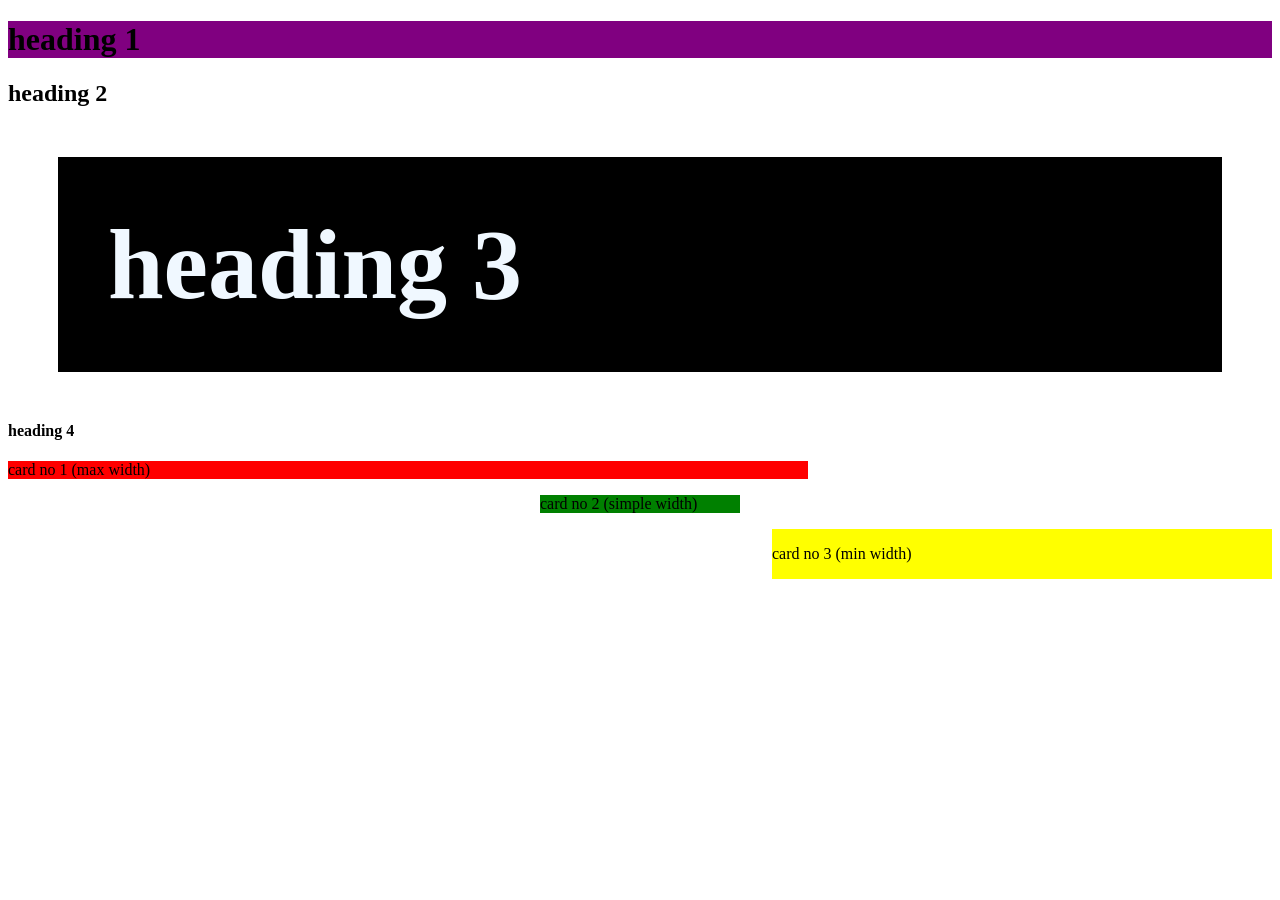
==== index.html @ e66521b8 "class 11 max,min width class 10 : overflow" ====
<!DOCTYPE html>
<html lang="en">
<head>
    <meta charset="UTF-8">
    <meta name="viewport" content="width=device-width, initial-scale=1.0">
    <title>class no 11</title>
    <!-- internal styling -->
     <style>
        .card1{
            max-width: 800px ;
            background-color: red;
        }
        .card2{
            background-color: green;
            width: 200px;
             margin: auto;    /* margin auto is only used when width id already define   */
        }
        .card3{
            background-color: yellow;
            min-width: 500px;
            float: right;
        }
        div h1{
            background-color: purple;
            
        }
        .box h3{
            background-color: black;
            color: aliceblue;
            padding: 50px;
            margin: 50px;
            font-weight: 2000px;
            font-size: 100px;
        }
     </style>
</head>
<body>
    <!-- max width (800px less) and min (width 300px increase)-->
     <!-- responsive (large , laptop , tablet , mobile ) -->
      <!-- max width , min width , width define in percentage -->
       <!-- combinators -->

       <!-- <div><h1> 
            heading no 1
        </h1></div> -->

        <div class="box">
            <h1>heading 1</h1>
            <h2>heading 2</h2>
            <h3>heading 3</h3>
            <h4>heading 4</h4>
        </div>

      <div class="card1">
            <p>card no 1 (max width)</p>
      </div>
      <div class="card2">
             <p>card no 2 (simple width)</p>
      </div>
      <div class="card3">
        <p>card no 3 (min width)</p>
      </div>
     
</body>
</html>
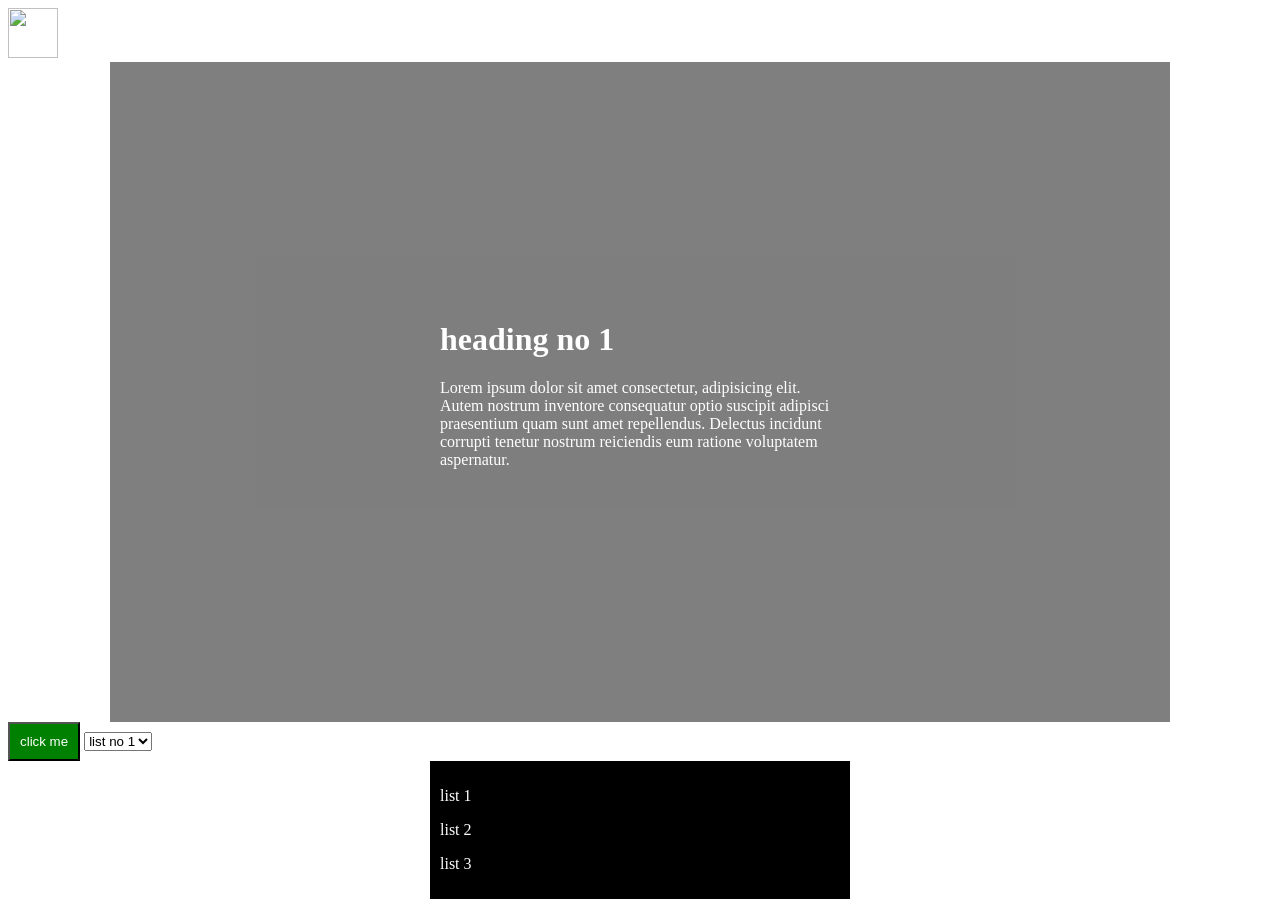
==== commit 0c7d9c6d: "class 12 dropdown,opacity" ====
--- a/index.html
+++ b/index.html
@@ -3,63 +3,79 @@
 <head>
     <meta charset="UTF-8">
     <meta name="viewport" content="width=device-width, initial-scale=1.0">
-    <title>class no 11</title>
-    <!-- internal styling -->
-     <style>
-        .card1{
-            max-width: 800px ;
-            background-color: red;
-        }
-        .card2{
+    <title>class no 12</title>
+    <style>
+       .main {
+            background-image: url(./OIP.jpg);
+            background-repeat: no-repeat;
+        background-position: center ;
+        background-size: cover ;
+        height:600px ;
+        width: 1000px;
+        display: flex;
+        flex-direction: column;
+        justify-content: center;
+        align-items: center;
+        padding: 30px;
+        opacity: 0.5;
+         }
+         div{
+            background-color: black;
+            color: white;
+            margin: auto;
+            padding: 10px;
+            width: 400px;
+         }
+         img:hover{
+            cursor: pointer;
+            width: 600px;
+            height: 500px;
+         }
+         button{
             background-color: green;
-            width: 200px;
-             margin: auto;    /* margin auto is only used when width id already define   */
-        }
-        .card3{
+            color: white;
+            cursor: pointer;
+            padding: 10px;
+            margin: auto;
+         }
+         
+         /* #new-options{
+            display: block;
+         } */
+         #new-options:hover{
+            
+            background-color: whitesmoke;
+            color: black;
+            box-shadow: box-shadow: 10px 10px 20px -18px rgba(0,0,0,0.48);
+            width: 100px;
+         }
+         button:hover + #new-options{
             background-color: yellow;
-            min-width: 500px;
-            float: right;
-        }
-        div h1{
-            background-color: purple;
-            
-        }
-        .box h3{
-            background-color: black;
-            color: aliceblue;
-            padding: 50px;
-            margin: 50px;
-            font-weight: 2000px;
-            font-size: 100px;
-        }
-     </style>
+            padding: 20px;
+            color: black;
+            display: block;
+         }
+    </style>
 </head>
 <body>
-    <!-- max width (800px less) and min (width 300px increase)-->
-     <!-- responsive (large , laptop , tablet , mobile ) -->
-      <!-- max width , min width , width define in percentage -->
-       <!-- combinators -->
+    <img src="./OIP.jpg" alt="" width="50" height="50">
+    <div class="main">
+        <div>
+        <h1>heading no 1</h1>
+        <p>Lorem ipsum dolor sit amet consectetur, adipisicing elit. Autem nostrum inventore consequatur optio suscipit adipisci praesentium quam sunt amet repellendus. Delectus incidunt corrupti tenetur nostrum reiciendis eum ratione voluptatem aspernatur.</p>
+    </div>
+    </div>
+    <button>click me</button>
+    <select>
+        <option>list no 1</option>
+        <option>list no 2</option>
+        <option>list no 3</option>
+    </select>
 
-       <!-- <div><h1> 
-            heading no 1
-        </h1></div> -->
-
-        <div class="box">
-            <h1>heading 1</h1>
-            <h2>heading 2</h2>
-            <h3>heading 3</h3>
-            <h4>heading 4</h4>
-        </div>
-
-      <div class="card1">
-            <p>card no 1 (max width)</p>
-      </div>
-      <div class="card2">
-             <p>card no 2 (simple width)</p>
-      </div>
-      <div class="card3">
-        <p>card no 3 (min width)</p>
-      </div>
-     
+    <div id="new-options">
+        <p>list 1</p>
+        <p>list 2</p>
+        <p>list 3</p>
+    </div>
 </body>
 </html>
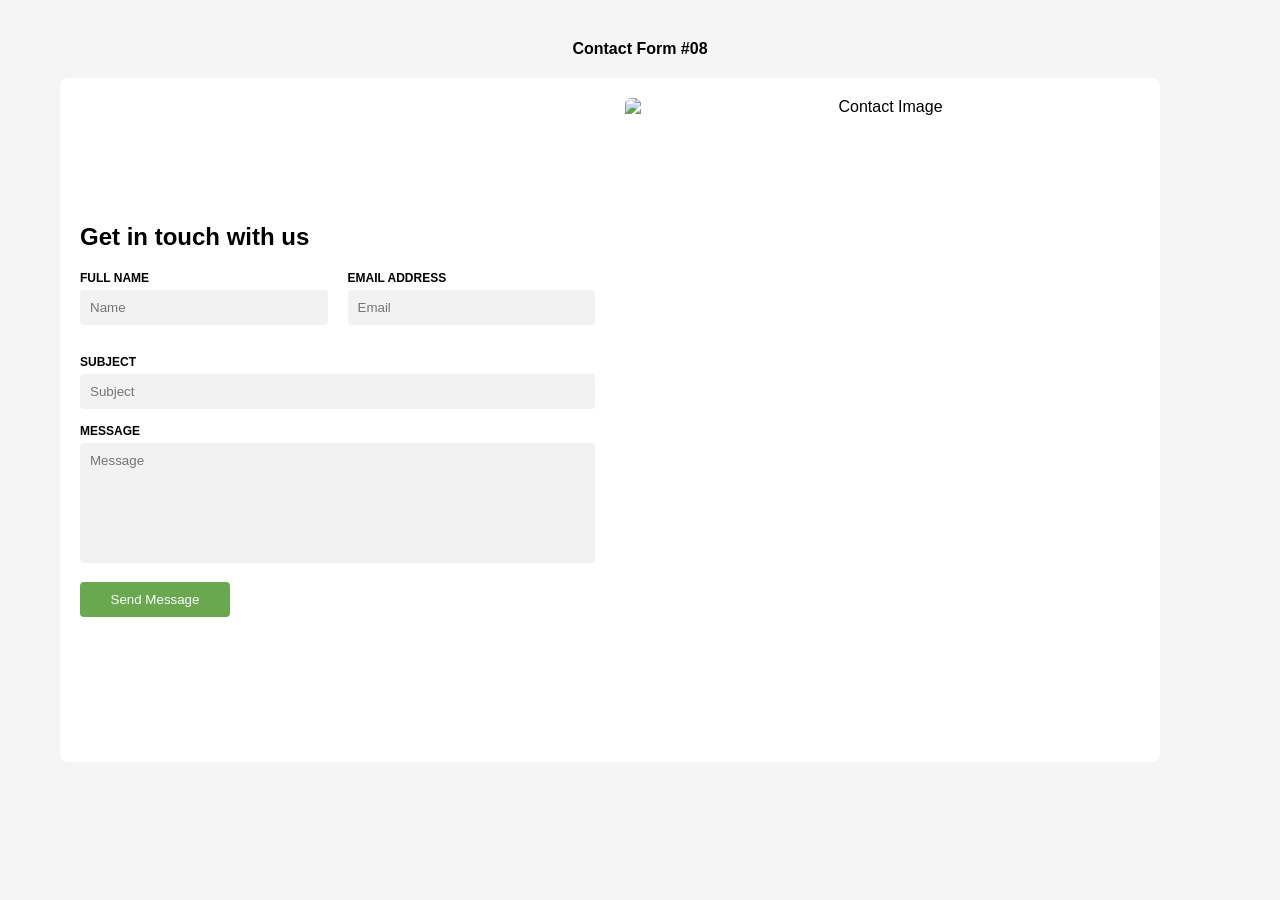
==== commit d23f3cd5: "contact form" ====
--- a/index.html
+++ b/index.html
@@ -3,79 +3,155 @@
 <head>
     <meta charset="UTF-8">
     <meta name="viewport" content="width=device-width, initial-scale=1.0">
-    <title>class no 12</title>
+    <title>form</title>
     <style>
-       .main {
-            background-image: url(./OIP.jpg);
-            background-repeat: no-repeat;
-        background-position: center ;
-        background-size: cover ;
-        height:600px ;
-        width: 1000px;
-        display: flex;
-        flex-direction: column;
-        justify-content: center;
-        align-items: center;
-        padding: 30px;
-        opacity: 0.5;
-         }
-         div{
-            background-color: black;
-            color: white;
-            margin: auto;
-            padding: 10px;
-            width: 400px;
-         }
-         img:hover{
-            cursor: pointer;
-            width: 600px;
-            height: 500px;
-         }
-         button{
-            background-color: green;
-            color: white;
-            cursor: pointer;
-            padding: 10px;
-            margin: auto;
-         }
-         
-         /* #new-options{
-            display: block;
-         } */
-         #new-options:hover{
-            
-            background-color: whitesmoke;
-            color: black;
-            box-shadow: box-shadow: 10px 10px 20px -18px rgba(0,0,0,0.48);
-            width: 100px;
-         }
-         button:hover + #new-options{
-            background-color: yellow;
-            padding: 20px;
-            color: black;
-            display: block;
-         }
+        * {
+    margin: 0;
+    padding: 0;
+    box-sizing: border-box;
+    font-family: Arial, sans-serif;
+}
+
+body {
+    background: #f5f5f5;
+}
+
+.contact-section {
+    padding: 40px;
+    text-align: center;
+}
+
+.contact-container {
+    max-width: 1100px;
+    margin: 20px ;
+    background: #fff;
+    display: grid;
+    grid-template-columns: 1fr 1fr;
+    gap: 30px;
+    padding: 20px;
+    border-radius: 8px;
+}
+
+/* FORM BOX */
+.form-box {
+    display: flex;
+    flex-direction: column;
+    justify-content: center;
+}
+
+.form-box h1{
+    margin-bottom: 20px;
+    text-align: left;
+}
+
+form {
+    display: flex;
+    flex-direction: column;
+}
+
+/* INPUT GRID */
+.input-grid {
+    display: grid;
+    grid-template-columns: 1fr 1fr;
+    gap: 20px;
+    margin-bottom: 15px;
+}
+
+label {
+    font-size: 12px;
+    font-weight: bold;
+    margin: auto;
+    margin-bottom: 5px;
+    text-align: left;
+    align-self: flex-start;
+    display: block;
+}
+
+
+input, textarea {
+    width: 100%;
+    padding: 10px;
+    border: none;
+    background: #f2f2f2;
+    border-radius: 4px;
+    margin-bottom: 15px;
+    align-self: flex-start;
+}
+
+textarea {
+    height: 120px;
+    resize: none;
+}
+
+button {
+    width: 150px;
+    padding: 10px;
+    background: #6aa84f;
+    color: #fff;
+    border: none;
+    border-radius: 4px;
+    cursor: pointer;
+}
+
+
+/* IMAGE BOX */
+.image-box {
+    display: flex;
+    align-items: center;
+    justify-content: center;
+}
+
+.image-box img {
+    width: 100%;
+    height: auto;
+    border-radius: 6px;
+}
     </style>
 </head>
 <body>
-    <img src="./OIP.jpg" alt="" width="50" height="50">
-    <div class="main">
-        <div>
-        <h1>heading no 1</h1>
-        <p>Lorem ipsum dolor sit amet consectetur, adipisicing elit. Autem nostrum inventore consequatur optio suscipit adipisci praesentium quam sunt amet repellendus. Delectus incidunt corrupti tenetur nostrum reiciendis eum ratione voluptatem aspernatur.</p>
+    <section class="contact-section">
+    <h4>Contact Form #08</h4>
+
+    <div class="contact-container">
+        
+        <!-- DIV 1: FORM -->
+        <div class="form-box">
+            <h1>Get in touch with us</h1>
+
+            <form>
+                <div class="input-grid">
+                    <div>
+                        <label>FULL NAME</label>
+                        <input type="text" placeholder="Name">
+                    </div>
+
+                    <div>
+                        <label>EMAIL ADDRESS</label>
+                        <input type="email" placeholder="Email">
+                    </div>
+                </div>
+
+                <div class="end">
+                <label>SUBJECT</label>
+                <input type="text" placeholder="Subject">
+
+                <label>MESSAGE</label>
+                <textarea placeholder="Message"></textarea>
+                </div>
+
+                <button type="submit">Send Message</button>
+                
+            </form>
+        </div>
+
+        <!-- DIV 2: IMAGE -->
+        <div class="image-box">
+            <img src="./WhatsApp Image 2026-01-03 at 5.27.39 PM.jpeg" alt="Contact Image" width="200px" height="250px">
+        </div>
+
     </div>
-    </div>
-    <button>click me</button>
-    <select>
-        <option>list no 1</option>
-        <option>list no 2</option>
-        <option>list no 3</option>
-    </select>
+</section>
 
-    <div id="new-options">
-        <p>list 1</p>
-        <p>list 2</p>
-        <p>list 3</p>
-    </div>
+   
 </body>
 </html>
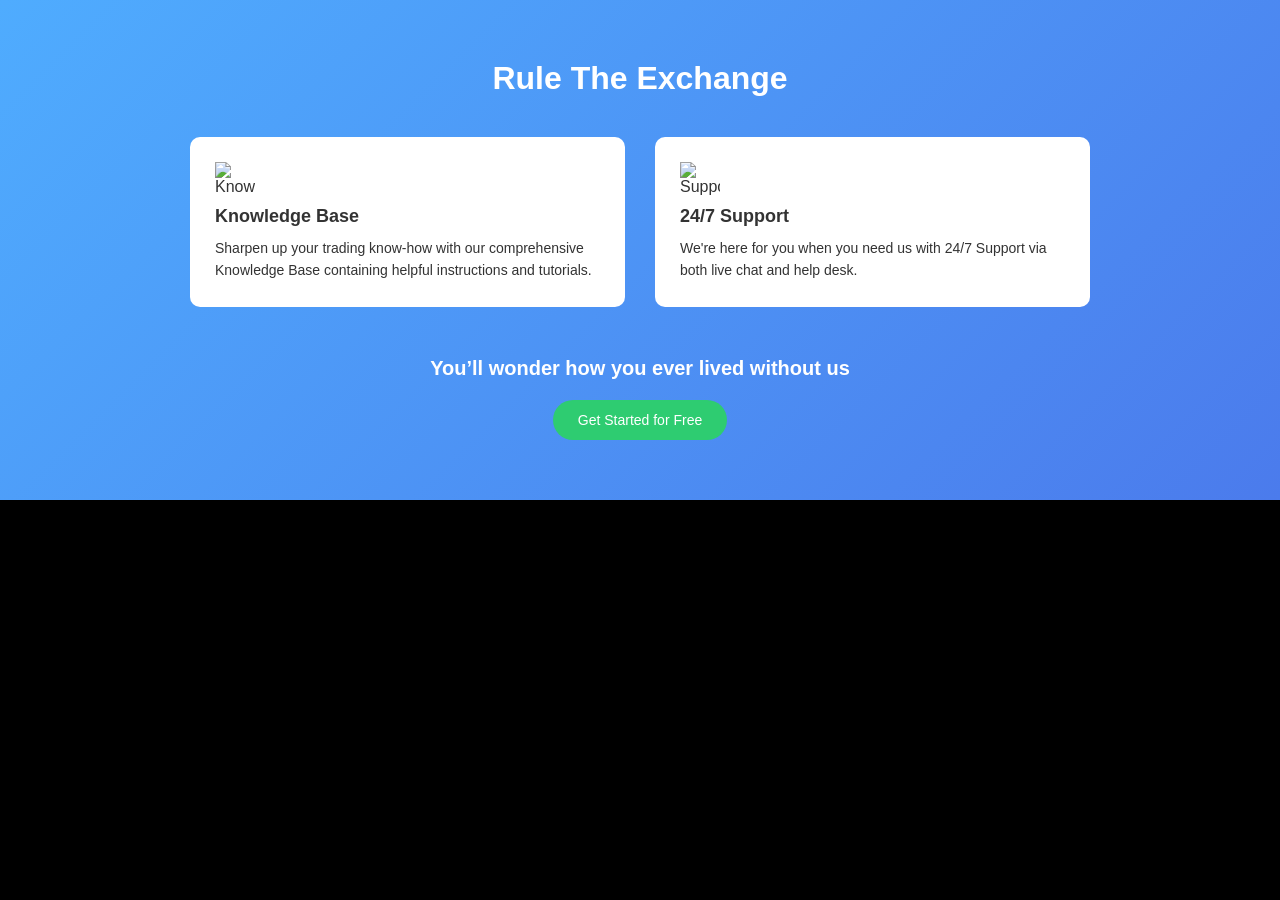
==== commit 17a237fd: "task 6" ====
--- a/index.html
+++ b/index.html
@@ -3,155 +3,118 @@
 <head>
     <meta charset="UTF-8">
     <meta name="viewport" content="width=device-width, initial-scale=1.0">
-    <title>form</title>
+    <title>Document</title>
     <style>
-        * {
+        *{
     margin: 0;
     padding: 0;
     box-sizing: border-box;
     font-family: Arial, sans-serif;
 }
 
-body {
-    background: #f5f5f5;
+body{
+    background: #000;
 }
 
-.contact-section {
-    padding: 40px;
+/* MAIN SECTION */
+.exchange-section{
+    padding: 60px 20px;
+    background: linear-gradient(135deg, #4facfe, #4b7bec);
     text-align: center;
+    color: #fff;
 }
 
-.contact-container {
-    max-width: 1100px;
-    margin: 20px ;
-    background: #fff;
-    display: grid;
-    grid-template-columns: 1fr 1fr;
-    gap: 30px;
-    padding: 20px;
-    border-radius: 8px;
+/* HEADING */
+.exchange-section h2{
+    font-size: 32px;
+    margin-bottom: 40px;
 }
 
-/* FORM BOX */
-.form-box {
+/* CARD CONTAINER */
+.card-container{
+    max-width: 900px;
+    margin: auto;
+    display: grid;
+    grid-template-columns: repeat(2, 1fr);
+    gap: 30px;
+}
+
+/* CARD */
+.card{
+    background: #fff;
+    color: #333;
+    padding: 25px;
+    border-radius: 10px;
+    text-align: left;
     display: flex;
     flex-direction: column;
-    justify-content: center;
+    gap: 10px;
 }
 
-.form-box h1{
-    margin-bottom: 20px;
-    text-align: left;
+.card img{
+    width: 40px;
 }
 
-form {
-    display: flex;
-    flex-direction: column;
+.card h3{
+    font-size: 18px;
 }
 
-/* INPUT GRID */
-.input-grid {
-    display: grid;
-    grid-template-columns: 1fr 1fr;
-    gap: 20px;
-    margin-bottom: 15px;
+.card p{
+    font-size: 14px;
+    line-height: 1.6;
 }
 
-label {
-    font-size: 12px;
-    font-weight: bold;
-    margin: auto;
-    margin-bottom: 5px;
-    text-align: left;
-    align-self: flex-start;
-    display: block;
+/* BOTTOM TEXT */
+.exchange-section h4{
+    margin-top: 50px;
+    font-size: 20px;
 }
 
-
-input, textarea {
-    width: 100%;
-    padding: 10px;
+/* BUTTON */
+.exchange-section button{
+    margin-top: 20px;
+    padding: 12px 25px;
     border: none;
-    background: #f2f2f2;
-    border-radius: 4px;
-    margin-bottom: 15px;
-    align-self: flex-start;
-}
-
-textarea {
-    height: 120px;
-    resize: none;
-}
-
-button {
-    width: 150px;
-    padding: 10px;
-    background: #6aa84f;
+    border-radius: 25px;
+    background: #2ecc71;
     color: #fff;
-    border: none;
-    border-radius: 4px;
+    font-size: 14px;
     cursor: pointer;
-}
-
-
-/* IMAGE BOX */
-.image-box {
-    display: flex;
-    align-items: center;
-    justify-content: center;
-}
-
-.image-box img {
-    width: 100%;
-    height: auto;
-    border-radius: 6px;
 }
     </style>
 </head>
 <body>
-    <section class="contact-section">
-    <h4>Contact Form #08</h4>
+    <section class="exchange-section">
 
-    <div class="contact-container">
-        
-        <!-- DIV 1: FORM -->
-        <div class="form-box">
-            <h1>Get in touch with us</h1>
+    <h2>Rule The Exchange</h2>
 
-            <form>
-                <div class="input-grid">
-                    <div>
-                        <label>FULL NAME</label>
-                        <input type="text" placeholder="Name">
-                    </div>
+    <div class="card-container">
 
-                    <div>
-                        <label>EMAIL ADDRESS</label>
-                        <input type="email" placeholder="Email">
-                    </div>
-                </div>
-
-                <div class="end">
-                <label>SUBJECT</label>
-                <input type="text" placeholder="Subject">
-
-                <label>MESSAGE</label>
-                <textarea placeholder="Message"></textarea>
-                </div>
-
-                <button type="submit">Send Message</button>
-                
-            </form>
+        <!-- CARD 1 -->
+        <div class="card">
+            <img src="https://cdn-icons-png.flaticon.com/512/29/29302.png" alt="Knowledge">
+            <h3>Knowledge Base</h3>
+            <p>
+                Sharpen up your trading know-how with our comprehensive
+                Knowledge Base containing helpful instructions and tutorials.
+            </p>
         </div>
 
-        <!-- DIV 2: IMAGE -->
-        <div class="image-box">
-            <img src="./WhatsApp Image 2026-01-03 at 5.27.39 PM.jpeg" alt="Contact Image" width="200px" height="250px">
+        <!-- CARD 2 -->
+        <div class="card">
+            <img src="https://cdn-icons-png.flaticon.com/512/1828/1828884.png" alt="Support">
+            <h3>24/7 Support</h3>
+            <p>
+                We're here for you when you need us with 24/7 Support via both
+                live chat and help desk.
+            </p>
         </div>
 
     </div>
+
+    <h4>You’ll wonder how you ever lived without us</h4>
+    <button>Get Started for Free</button>
+
 </section>
-
-   
 </body>
 </html>
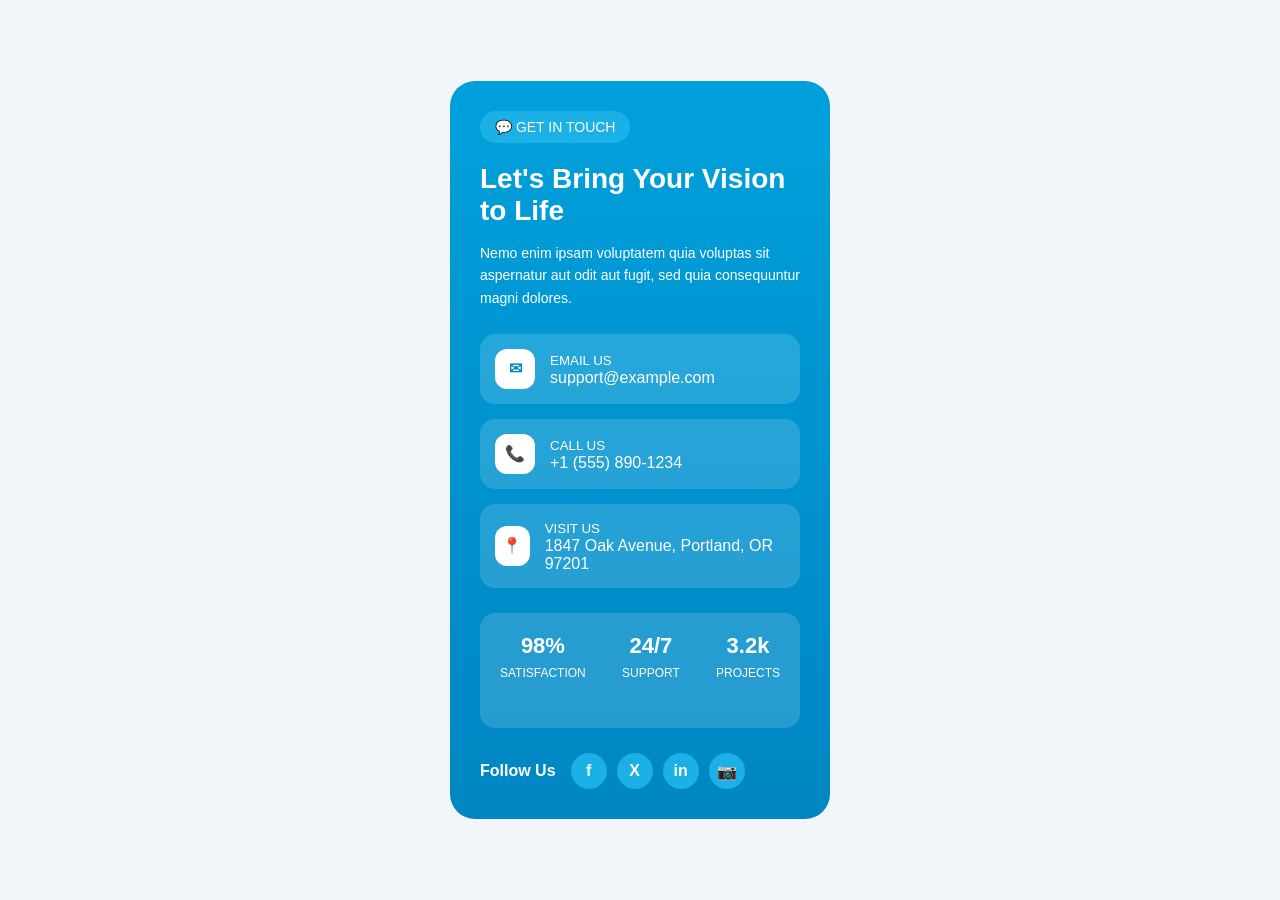
==== commit 0d41736a: "task 8" ====
--- a/index.html
+++ b/index.html
@@ -3,118 +3,545 @@
 <head>
     <meta charset="UTF-8">
     <meta name="viewport" content="width=device-width, initial-scale=1.0">
-    <title>Document</title>
+    <title>task no 8</title>
     <style>
-        *{
-    margin: 0;
-    padding: 0;
-    box-sizing: border-box;
+*{
+    margin:0;
+    padding:0;
+    box-sizing:border-box;
     font-family: Arial, sans-serif;
 }
 
 body{
-    background: #000;
-}
-
-/* MAIN SECTION */
-.exchange-section{
-    padding: 60px 20px;
-    background: linear-gradient(135deg, #4facfe, #4b7bec);
-    text-align: center;
-    color: #fff;
-}
-
-/* HEADING */
-.exchange-section h2{
-    font-size: 32px;
-    margin-bottom: 40px;
-}
-
-/* CARD CONTAINER */
-.card-container{
-    max-width: 900px;
-    margin: auto;
-    display: grid;
-    grid-template-columns: repeat(2, 1fr);
-    gap: 30px;
-}
-
-/* CARD */
+    background:#f2f6f9;
+    display:flex;
+    justify-content:center;
+    align-items:center;
+    height:100vh;
+}
+
+/* MAIN CARD */
 .card{
-    background: #fff;
-    color: #333;
-    padding: 25px;
-    border-radius: 10px;
-    text-align: left;
-    display: flex;
-    flex-direction: column;
-    gap: 10px;
-}
-
-.card img{
-    width: 40px;
-}
-
-.card h3{
-    font-size: 18px;
+    width:380px;
+    background:linear-gradient(180deg,#00a0dc,#0086c3);
+    color:white;
+    padding:30px;
+    border-radius:25px;
+}
+
+/* BADGE */
+.badge{
+    display:inline-flex;
+    align-items:center;
+    gap:8px;
+    background:#1bb1e7;
+    padding:8px 15px;
+    border-radius:20px;
+    font-size:14px;
+    margin-bottom:20px;
+}
+
+/* TITLE */
+.card h1{
+    font-size:28px;
+    margin-bottom:15px;
 }
 
 .card p{
-    font-size: 14px;
-    line-height: 1.6;
-}
-
-/* BOTTOM TEXT */
-.exchange-section h4{
-    margin-top: 50px;
-    font-size: 20px;
-}
-
-/* BUTTON */
-.exchange-section button{
-    margin-top: 20px;
-    padding: 12px 25px;
-    border: none;
-    border-radius: 25px;
-    background: #2ecc71;
-    color: #fff;
-    font-size: 14px;
-    cursor: pointer;
-}
-    </style>
+    font-size:14px;
+    line-height:1.6;
+    margin-bottom:25px;
+}
+
+/* INFO BOXES */
+.info{
+    background:rgba(255,255,255,0.15);
+    padding:15px;
+    border-radius:15px;
+    display:flex;
+    align-items:center;
+    gap:15px;
+    margin-bottom:15px;
+}
+
+.icon{
+    width:40px;
+    height:40px;
+    background:white;
+    color:#0086c3;
+    border-radius:12px;
+    display:flex;
+    justify-content:center;
+    align-items:center;
+    font-weight:bold;
+}
+
+/* STATS */
+.stats{
+    display:flex;
+    justify-content:space-between;
+    background:rgba(255,255,255,0.15);
+    padding:20px;
+    border-radius:15px;
+    margin:25px 0;
+}
+
+.stat{
+    text-align:center;
+}
+
+.stat h2{
+    font-size:22px;
+}
+
+.stat p{
+    font-size:12px;
+    margin-top:5px;
+}
+
+/* SOCIAL */
+.social{
+    display:flex;
+    align-items:center;
+    gap:15px;
+}
+
+.social-icons{
+    display:flex;
+    gap:10px;
+}
+
+.social-icons div{
+    width:36px;
+    height:36px;
+    background:#1bb1e7;
+    border-radius:50%;
+    display:flex;
+    justify-content:center;
+    align-items:center;
+    font-weight:bold;
+}
+</style>
+</head><style>
+*{
+    margin:0;
+    padding:0;
+    box-sizing:border-box;
+    font-family: Arial, sans-serif;
+}
+
+body{
+    background:#f2f6f9;
+    display:flex;
+    justify-content:center;
+    align-items:center;
+    height:100vh;
+}
+
+/* MAIN CARD */
+.card{
+    width:380px;
+    background:linear-gradient(180deg,#00a0dc,#0086c3);
+    color:white;
+    padding:30px;
+    border-radius:25px;
+}
+
+/* BADGE */
+.badge{
+    display:inline-flex;
+    align-items:center;
+    gap:8px;
+    background:#1bb1e7;
+    padding:8px 15px;
+    border-radius:20px;
+    font-size:14px;
+    margin-bottom:20px;
+}
+
+/* TITLE */
+.card h1{
+    font-size:28px;
+    margin-bottom:15px;
+}
+
+.card p{
+    font-size:14px;
+    line-height:1.6;
+    margin-bottom:25px;
+}
+
+/* INFO BOXES */
+.info{
+    background:rgba(255,255,255,0.15);
+    padding:15px;
+    border-radius:15px;
+    display:flex;
+    align-items:center;
+    gap:15px;
+    margin-bottom:15px;
+}
+
+.icon{
+    width:40px;
+    height:40px;
+    background:white;
+    color:#0086c3;
+    border-radius:12px;
+    display:flex;
+    justify-content:center;
+    align-items:center;
+    font-weight:bold;
+}
+
+/* STATS */
+.stats{
+    display:flex;
+    justify-content:space-between;
+    background:rgba(255,255,255,0.15);
+    padding:20px;
+    border-radius:15px;
+    margin:25px 0;
+}
+
+.stat{
+    text-align:center;
+}
+
+.stat h2{
+    font-size:22px;
+}
+
+.stat p{
+    font-size:12px;
+    margin-top:5px;
+}
+
+/* SOCIAL */
+.social{
+    display:flex;
+    align-items:center;
+    gap:15px;
+}
+
+.social-icons{
+    display:flex;
+    gap:10px;
+}
+
+.social-icons div{
+    width:36px;
+    height:36px;
+    background:#1bb1e7;
+    border-radius:50%;
+    display:flex;
+    justify-content:center;
+    align-items:center;
+    font-weight:bold;
+}
+</style>
+</head><style>
+*{
+    margin:0;
+    padding:0;
+    box-sizing:border-box;
+    font-family: Arial, sans-serif;
+}
+
+body{
+    background:#f2f6f9;
+    display:flex;
+    justify-content:center;
+    align-items:center;
+    height:100vh;
+}
+
+/* MAIN CARD */
+.card{
+    width:380px;
+    background:linear-gradient(180deg,#00a0dc,#0086c3);
+    color:white;
+    padding:30px;
+    border-radius:25px;
+}
+
+/* BADGE */
+.badge{
+    display:inline-flex;
+    align-items:center;
+    gap:8px;
+    background:#1bb1e7;
+    padding:8px 15px;
+    border-radius:20px;
+    font-size:14px;
+    margin-bottom:20px;
+}
+
+/* TITLE */
+.card h1{
+    font-size:28px;
+    margin-bottom:15px;
+}
+
+.card p{
+    font-size:14px;
+    line-height:1.6;
+    margin-bottom:25px;
+}
+
+/* INFO BOXES */
+.info{
+    background:rgba(255,255,255,0.15);
+    padding:15px;
+    border-radius:15px;
+    display:flex;
+    align-items:center;
+    gap:15px;
+    margin-bottom:15px;
+}
+
+.icon{
+    width:40px;
+    height:40px;
+    background:white;
+    color:#0086c3;
+    border-radius:12px;
+    display:flex;
+    justify-content:center;
+    align-items:center;
+    font-weight:bold;
+}
+
+/* STATS */
+.stats{
+    display:flex;
+    justify-content:space-between;
+    background:rgba(255,255,255,0.15);
+    padding:20px;
+    border-radius:15px;
+    margin:25px 0;
+}
+
+.stat{
+    text-align:center;
+}
+
+.stat h2{
+    font-size:22px;
+}
+
+.stat p{
+    font-size:12px;
+    margin-top:5px;
+}
+
+/* SOCIAL */
+.social{
+    display:flex;
+    align-items:center;
+    gap:15px;
+}
+
+.social-icons{
+    display:flex;
+    gap:10px;
+}
+
+.social-icons div{
+    width:36px;
+    height:36px;
+    background:#1bb1e7;
+    border-radius:50%;
+    display:flex;
+    justify-content:center;
+    align-items:center;
+    font-weight:bold;
+}
+</style>
+</head><style>
+*{
+    margin:0;
+    padding:0;
+    box-sizing:border-box;
+    font-family: Arial, sans-serif;
+}
+
+body{
+    background:#f2f6f9;
+    display:flex;
+    justify-content:center;
+    align-items:center;
+    height:100vh;
+}
+
+/* MAIN CARD */
+.card{
+    width:380px;
+    background:linear-gradient(180deg,#00a0dc,#0086c3);
+    color:white;
+    padding:30px;
+    border-radius:25px;
+}
+
+/* BADGE */
+.badge{
+    display:inline-flex;
+    align-items:center;
+    gap:8px;
+    background:#1bb1e7;
+    padding:8px 15px;
+    border-radius:20px;
+    font-size:14px;
+    margin-bottom:20px;
+}
+
+/* TITLE */
+.card h1{
+    font-size:28px;
+    margin-bottom:15px;
+}
+
+.card p{
+    font-size:14px;
+    line-height:1.6;
+    margin-bottom:25px;
+}
+
+/* INFO BOXES */
+.info{
+    background:rgba(255,255,255,0.15);
+    padding:15px;
+    border-radius:15px;
+    display:flex;
+    align-items:center;
+    gap:15px;
+    margin-bottom:15px;
+}
+
+.icon{
+    width:40px;
+    height:40px;
+    background:white;
+    color:#0086c3;
+    border-radius:12px;
+    display:flex;
+    justify-content:center;
+    align-items:center;
+    font-weight:bold;
+}
+
+/* STATS */
+.stats{
+    display:flex;
+    justify-content:space-between;
+    background:rgba(255,255,255,0.15);
+    padding:20px;
+    border-radius:15px;
+    margin:25px 0;
+}
+
+.stat{
+    text-align:center;
+}
+
+.stat h2{
+    font-size:22px;
+}
+
+.stat p{
+    font-size:12px;
+    margin-top:5px;
+}
+
+/* SOCIAL */
+.social{
+    display:flex;
+    align-items:center;
+    gap:15px;
+}
+
+.social-icons{
+    display:flex;
+    gap:10px;
+}
+
+.social-icons div{
+    width:36px;
+    height:36px;
+    background:#1bb1e7;
+    border-radius:50%;
+    display:flex;
+    justify-content:center;
+    align-items:center;
+    font-weight:bold;
+}
+</style>
 </head>
 <body>
-    <section class="exchange-section">
-
-    <h2>Rule The Exchange</h2>
-
-    <div class="card-container">
-
-        <!-- CARD 1 -->
-        <div class="card">
-            <img src="https://cdn-icons-png.flaticon.com/512/29/29302.png" alt="Knowledge">
-            <h3>Knowledge Base</h3>
-            <p>
-                Sharpen up your trading know-how with our comprehensive
-                Knowledge Base containing helpful instructions and tutorials.
-            </p>
-        </div>
-
-        <!-- CARD 2 -->
-        <div class="card">
-            <img src="https://cdn-icons-png.flaticon.com/512/1828/1828884.png" alt="Support">
-            <h3>24/7 Support</h3>
-            <p>
-                We're here for you when you need us with 24/7 Support via both
-                live chat and help desk.
-            </p>
-        </div>
-
+    <div class="card">
+
+    <div class="badge">
+        💬 GET IN TOUCH
     </div>
 
-    <h4>You’ll wonder how you ever lived without us</h4>
-    <button>Get Started for Free</button>
-
-</section>
+    <h1>Let's Bring Your Vision to Life</h1>
+
+    <p>
+        Nemo enim ipsam voluptatem quia voluptas sit aspernatur
+        aut odit aut fugit, sed quia consequuntur magni dolores.
+    </p>
+
+    <div class="info">
+        <div class="icon">✉</div>
+        <div>
+            <small>EMAIL US</small><br>
+            support@example.com
+        </div>
+    </div>
+
+    <div class="info">
+        <div class="icon">📞</div>
+        <div>
+            <small>CALL US</small><br>
+            +1 (555) 890-1234
+        </div>
+    </div>
+
+    <div class="info">
+        <div class="icon">📍</div>
+        <div>
+            <small>VISIT US</small><br>
+            1847 Oak Avenue, Portland, OR 97201
+        </div>
+    </div>
+
+    <div class="stats">
+        <div class="stat">
+            <h2>98%</h2>
+            <p>SATISFACTION</p>
+        </div>
+        <div class="stat">
+            <h2>24/7</h2>
+            <p>SUPPORT</p>
+        </div>
+        <div class="stat">
+            <h2>3.2k</h2>
+            <p>PROJECTS</p>
+        </div>
+    </div>
+
+    <div class="social">
+        <strong>Follow Us</strong>
+        <div class="social-icons">
+            <div>f</div>
+            <div>X</div>
+            <div>in</div>
+            <div>📷</div>
+        </div>
+    </div>
+
+</div>
+
+    
 </body>
 </html>
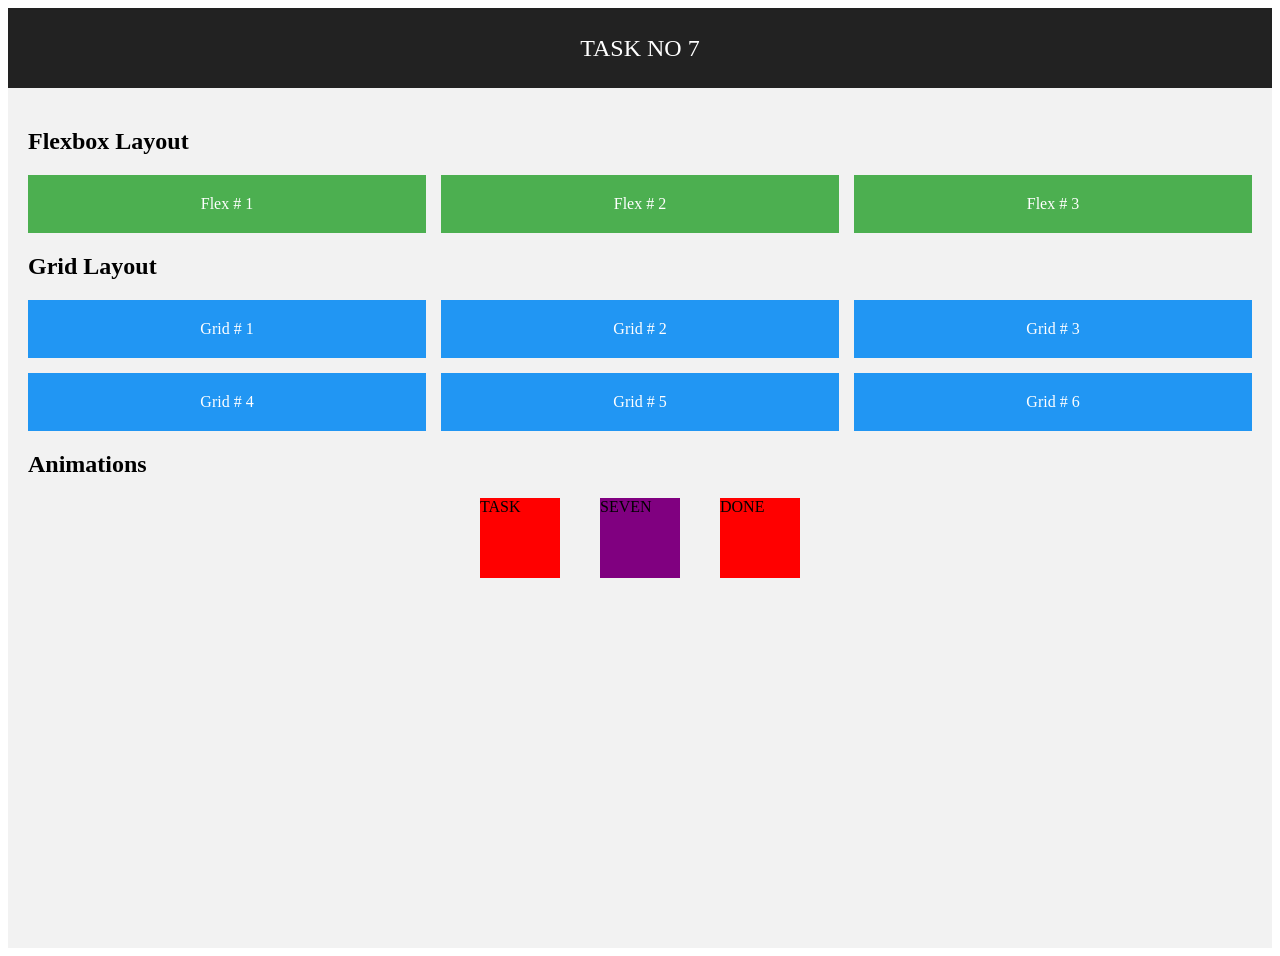
==== commit 418241d9: "CLASS 7" ====
--- a/index.html
+++ b/index.html
@@ -3,545 +3,165 @@
 <head>
     <meta charset="UTF-8">
     <meta name="viewport" content="width=device-width, initial-scale=1.0">
-    <title>task no 8</title>
-    <style>
-*{
-    margin:0;
-    padding:0;
-    box-sizing:border-box;
-    font-family: Arial, sans-serif;
-}
+    <title>task 7</title>
+     <link rel="stylesheet" href="style.css">
+  <style>
+    * RESET */ * {
+      margin: 0;
+      padding: 0;
+      box-sizing: border-box;
+      font-family: Arial, sans-serif;
+    }
 
-body{
-    background:#f2f6f9;
-    display:flex;
-    justify-content:center;
-    align-items:center;
-    height:100vh;
-}
+    /* HEADER */
+    header {
+      height: 80px;
+      background: #222;
+      color: white;
+      display: flex;
+      align-items: center;
+      justify-content: center;
+      font-size: 24px;
+    }
 
-/* MAIN CARD */
-.card{
-    width:380px;
-    background:linear-gradient(180deg,#00a0dc,#0086c3);
-    color:white;
-    padding:30px;
-    border-radius:25px;
-}
+    /* MAIN (calc usage) */
+    .main {
+      height: calc(100vh - 80px);
+      padding: 20px;
+      background: #f2f2f2;
+      overflow: auto;
+    }
 
-/* BADGE */
-.badge{
-    display:inline-flex;
-    align-items:center;
-    gap:8px;
-    background:#1bb1e7;
-    padding:8px 15px;
-    border-radius:20px;
-    font-size:14px;
-    margin-bottom:20px;
-}
+    /* FLEXBOX */
+    .flex-container {
+      display: flex;
+      gap: 15px;
+      margin: 20px 0;
+    }
 
-/* TITLE */
-.card h1{
-    font-size:28px;
-    margin-bottom:15px;
-}
+    .flex-item {
+      flex: 1;
+      background: #4CAF50;
+      color: white;
+      padding: 20px;
+      text-align: center;
+    }
 
-.card p{
-    font-size:14px;
-    line-height:1.6;
-    margin-bottom:25px;
-}
+    /* GRID */
+    .grid-container {
+      display: grid;
+      grid-template-columns: repeat(3, 1fr);
+      gap: 15px;
+      margin: 20px 0;
+    }
 
-/* INFO BOXES */
-.info{
-    background:rgba(255,255,255,0.15);
-    padding:15px;
-    border-radius:15px;
-    display:flex;
-    align-items:center;
-    gap:15px;
-    margin-bottom:15px;
-}
+    .grid-item {
+      background: #2196F3;
+      color: white;
+      padding: 20px;
+      text-align: center;
+    }
 
-.icon{
-    width:40px;
-    height:40px;
-    background:white;
-    color:#0086c3;
-    border-radius:12px;
-    display:flex;
-    justify-content:center;
-    align-items:center;
-    font-weight:bold;
-}
+    /* ANIMATIONS */
+    @keyframes rotateAnim {
+      from {
+        transform: rotate(0deg);
+      }
 
-/* STATS */
-.stats{
-    display:flex;
-    justify-content:space-between;
-    background:rgba(255,255,255,0.15);
-    padding:20px;
-    border-radius:15px;
-    margin:25px 0;
-}
+      to {
+        transform: rotate(360deg);
+      }
+    }
 
-.stat{
-    text-align:center;
-}
+    @keyframes scaleAnim {
+      from {
+        transform: scale(1);
+      }
 
-.stat h2{
-    font-size:22px;
-}
+      to {
+        transform: scale(1.3);
+      }
+    }
 
-.stat p{
-    font-size:12px;
-    margin-top:5px;
-}
+    .animation-area {
+      display: flex;
+      gap: 40px;
+      justify-content: center;
+      margin-top: 20px;
+    }
 
-/* SOCIAL */
-.social{
-    display:flex;
-    align-items:center;
-    gap:15px;
-}
+    .box {
+      width: 80px;
+      height: 80px;
+    }
 
-.social-icons{
-    display:flex;
-    gap:10px;
-}
+    .rotate {
+      background: red;
+      animation: rotateAnim 2s linear infinite;
+    }
 
-.social-icons div{
-    width:36px;
-    height:36px;
-    background:#1bb1e7;
-    border-radius:50%;
-    display:flex;
-    justify-content:center;
-    align-items:center;
-    font-weight:bold;
-}
-</style>
-</head><style>
-*{
-    margin:0;
-    padding:0;
-    box-sizing:border-box;
-    font-family: Arial, sans-serif;
-}
+    .scale {
+      background: purple;
+      animation: scaleAnim 1s ease-in-out infinite alternate;
+    }
 
-body{
-    background:#f2f6f9;
-    display:flex;
-    justify-content:center;
-    align-items:center;
-    height:100vh;
-}
+    /* MEDIA QUERIES */
 
-/* MAIN CARD */
-.card{
-    width:380px;
-    background:linear-gradient(180deg,#00a0dc,#0086c3);
-    color:white;
-    padding:30px;
-    border-radius:25px;
-}
+    /* Tablet */
+    @media (max-width:768px) {
+      .flex-container {
+        flex-direction: column;
+      }
 
-/* BADGE */
-.badge{
-    display:inline-flex;
-    align-items:center;
-    gap:8px;
-    background:#1bb1e7;
-    padding:8px 15px;
-    border-radius:20px;
-    font-size:14px;
-    margin-bottom:20px;
-}
+      .grid-container {
+        grid-template-columns: repeat(2, 1fr);
+      }
+    }
 
-/* TITLE */
-.card h1{
-    font-size:28px;
-    margin-bottom:15px;
-}
+    /* Mobile */
+    @media (max-width:480px) {
+      header {
+        font-size: 18px;
+      }
 
-.card p{
-    font-size:14px;
-    line-height:1.6;
-    margin-bottom:25px;
-}
-
-/* INFO BOXES */
-.info{
-    background:rgba(255,255,255,0.15);
-    padding:15px;
-    border-radius:15px;
-    display:flex;
-    align-items:center;
-    gap:15px;
-    margin-bottom:15px;
-}
-
-.icon{
-    width:40px;
-    height:40px;
-    background:white;
-    color:#0086c3;
-    border-radius:12px;
-    display:flex;
-    justify-content:center;
-    align-items:center;
-    font-weight:bold;
-}
-
-/* STATS */
-.stats{
-    display:flex;
-    justify-content:space-between;
-    background:rgba(255,255,255,0.15);
-    padding:20px;
-    border-radius:15px;
-    margin:25px 0;
-}
-
-.stat{
-    text-align:center;
-}
-
-.stat h2{
-    font-size:22px;
-}
-
-.stat p{
-    font-size:12px;
-    margin-top:5px;
-}
-
-/* SOCIAL */
-.social{
-    display:flex;
-    align-items:center;
-    gap:15px;
-}
-
-.social-icons{
-    display:flex;
-    gap:10px;
-}
-
-.social-icons div{
-    width:36px;
-    height:36px;
-    background:#1bb1e7;
-    border-radius:50%;
-    display:flex;
-    justify-content:center;
-    align-items:center;
-    font-weight:bold;
-}
-</style>
-</head><style>
-*{
-    margin:0;
-    padding:0;
-    box-sizing:border-box;
-    font-family: Arial, sans-serif;
-}
-
-body{
-    background:#f2f6f9;
-    display:flex;
-    justify-content:center;
-    align-items:center;
-    height:100vh;
-}
-
-/* MAIN CARD */
-.card{
-    width:380px;
-    background:linear-gradient(180deg,#00a0dc,#0086c3);
-    color:white;
-    padding:30px;
-    border-radius:25px;
-}
-
-/* BADGE */
-.badge{
-    display:inline-flex;
-    align-items:center;
-    gap:8px;
-    background:#1bb1e7;
-    padding:8px 15px;
-    border-radius:20px;
-    font-size:14px;
-    margin-bottom:20px;
-}
-
-/* TITLE */
-.card h1{
-    font-size:28px;
-    margin-bottom:15px;
-}
-
-.card p{
-    font-size:14px;
-    line-height:1.6;
-    margin-bottom:25px;
-}
-
-/* INFO BOXES */
-.info{
-    background:rgba(255,255,255,0.15);
-    padding:15px;
-    border-radius:15px;
-    display:flex;
-    align-items:center;
-    gap:15px;
-    margin-bottom:15px;
-}
-
-.icon{
-    width:40px;
-    height:40px;
-    background:white;
-    color:#0086c3;
-    border-radius:12px;
-    display:flex;
-    justify-content:center;
-    align-items:center;
-    font-weight:bold;
-}
-
-/* STATS */
-.stats{
-    display:flex;
-    justify-content:space-between;
-    background:rgba(255,255,255,0.15);
-    padding:20px;
-    border-radius:15px;
-    margin:25px 0;
-}
-
-.stat{
-    text-align:center;
-}
-
-.stat h2{
-    font-size:22px;
-}
-
-.stat p{
-    font-size:12px;
-    margin-top:5px;
-}
-
-/* SOCIAL */
-.social{
-    display:flex;
-    align-items:center;
-    gap:15px;
-}
-
-.social-icons{
-    display:flex;
-    gap:10px;
-}
-
-.social-icons div{
-    width:36px;
-    height:36px;
-    background:#1bb1e7;
-    border-radius:50%;
-    display:flex;
-    justify-content:center;
-    align-items:center;
-    font-weight:bold;
-}
-</style>
-</head><style>
-*{
-    margin:0;
-    padding:0;
-    box-sizing:border-box;
-    font-family: Arial, sans-serif;
-}
-
-body{
-    background:#f2f6f9;
-    display:flex;
-    justify-content:center;
-    align-items:center;
-    height:100vh;
-}
-
-/* MAIN CARD */
-.card{
-    width:380px;
-    background:linear-gradient(180deg,#00a0dc,#0086c3);
-    color:white;
-    padding:30px;
-    border-radius:25px;
-}
-
-/* BADGE */
-.badge{
-    display:inline-flex;
-    align-items:center;
-    gap:8px;
-    background:#1bb1e7;
-    padding:8px 15px;
-    border-radius:20px;
-    font-size:14px;
-    margin-bottom:20px;
-}
-
-/* TITLE */
-.card h1{
-    font-size:28px;
-    margin-bottom:15px;
-}
-
-.card p{
-    font-size:14px;
-    line-height:1.6;
-    margin-bottom:25px;
-}
-
-/* INFO BOXES */
-.info{
-    background:rgba(255,255,255,0.15);
-    padding:15px;
-    border-radius:15px;
-    display:flex;
-    align-items:center;
-    gap:15px;
-    margin-bottom:15px;
-}
-
-.icon{
-    width:40px;
-    height:40px;
-    background:white;
-    color:#0086c3;
-    border-radius:12px;
-    display:flex;
-    justify-content:center;
-    align-items:center;
-    font-weight:bold;
-}
-
-/* STATS */
-.stats{
-    display:flex;
-    justify-content:space-between;
-    background:rgba(255,255,255,0.15);
-    padding:20px;
-    border-radius:15px;
-    margin:25px 0;
-}
-
-.stat{
-    text-align:center;
-}
-
-.stat h2{
-    font-size:22px;
-}
-
-.stat p{
-    font-size:12px;
-    margin-top:5px;
-}
-
-/* SOCIAL */
-.social{
-    display:flex;
-    align-items:center;
-    gap:15px;
-}
-
-.social-icons{
-    display:flex;
-    gap:10px;
-}
-
-.social-icons div{
-    width:36px;
-    height:36px;
-    background:#1bb1e7;
-    border-radius:50%;
-    display:flex;
-    justify-content:center;
-    align-items:center;
-    font-weight:bold;
-}
-</style>
+      .grid-container {
+        grid-template-columns: 1fr;
+      }
+    }
+  </style>
 </head>
 <body>
-    <div class="card">
+    <header>
+     TASK NO 7
+  </header>
 
-    <div class="badge">
-        💬 GET IN TOUCH
+  <main class="main">
+
+    <h2><b>Flexbox Layout</b></h2>
+    <div class="flex-container">
+      <div class="flex-item">Flex # 1</div>
+      <div class="flex-item">Flex # 2</div>
+      <div class="flex-item">Flex # 3</div>
     </div>
 
-    <h1>Let's Bring Your Vision to Life</h1>
-
-    <p>
-        Nemo enim ipsam voluptatem quia voluptas sit aspernatur
-        aut odit aut fugit, sed quia consequuntur magni dolores.
-    </p>
-
-    <div class="info">
-        <div class="icon">✉</div>
-        <div>
-            <small>EMAIL US</small><br>
-            support@example.com
-        </div>
+    <h2>Grid Layout</h2>
+    <div class="grid-container">
+      <div class="grid-item">Grid #  1</div>
+      <div class="grid-item">Grid # 2</div>
+      <div class="grid-item">Grid # 3</div>
+      <div class="grid-item">Grid # 4</div>
+      <div class="grid-item">Grid # 5</div>
+      <div class="grid-item">Grid # 6</div>
     </div>
 
-    <div class="info">
-        <div class="icon">📞</div>
-        <div>
-            <small>CALL US</small><br>
-            +1 (555) 890-1234
-        </div>
+    <h2>Animations</h2>
+    <div class="animation-area">
+      <div class="box rotate">TASK</div>
+      <div class="box scale">SEVEN</div>
+      <div class="box rotate">DONE</div>
     </div>
 
-    <div class="info">
-        <div class="icon">📍</div>
-        <div>
-            <small>VISIT US</small><br>
-            1847 Oak Avenue, Portland, OR 97201
-        </div>
-    </div>
+  </main>
 
-    <div class="stats">
-        <div class="stat">
-            <h2>98%</h2>
-            <p>SATISFACTION</p>
-        </div>
-        <div class="stat">
-            <h2>24/7</h2>
-            <p>SUPPORT</p>
-        </div>
-        <div class="stat">
-            <h2>3.2k</h2>
-            <p>PROJECTS</p>
-        </div>
-    </div>
-
-    <div class="social">
-        <strong>Follow Us</strong>
-        <div class="social-icons">
-            <div>f</div>
-            <div>X</div>
-            <div>in</div>
-            <div>📷</div>
-        </div>
-    </div>
-
-</div>
-
-    
 </body>
 </html>
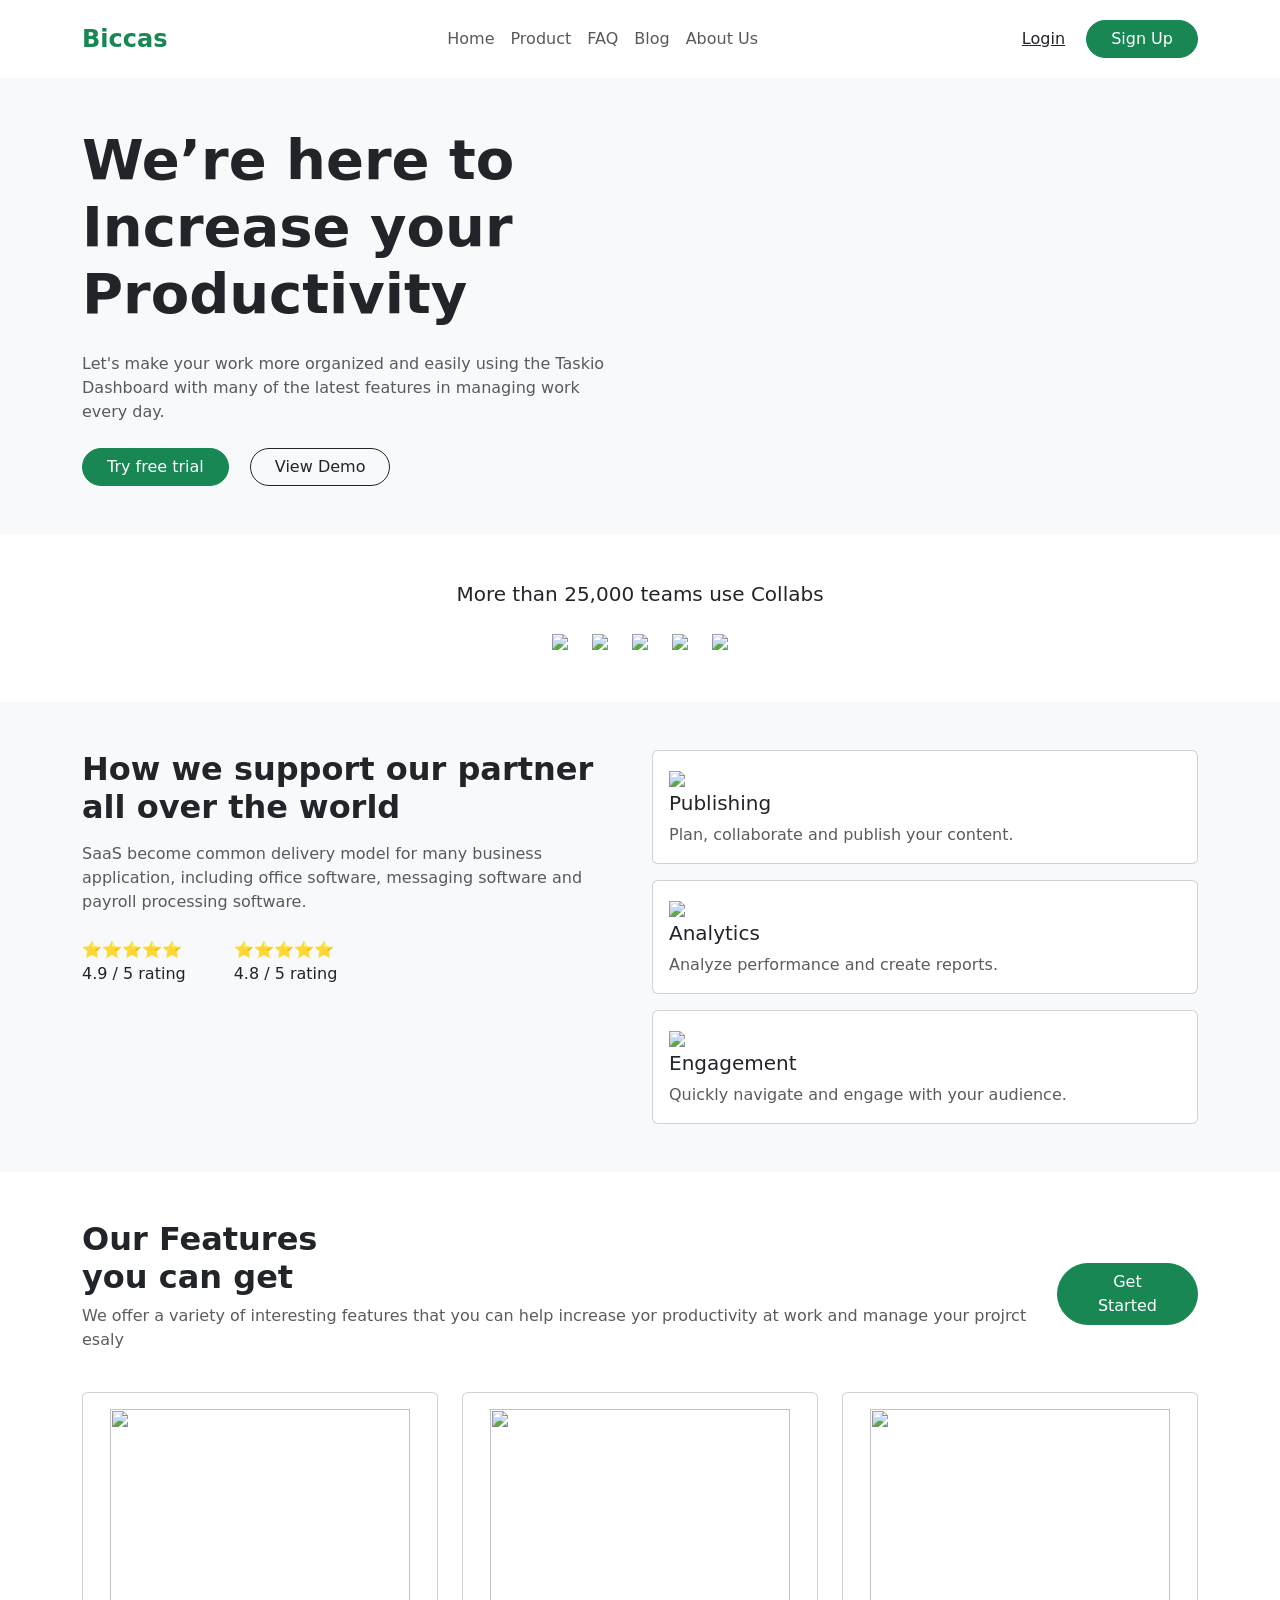
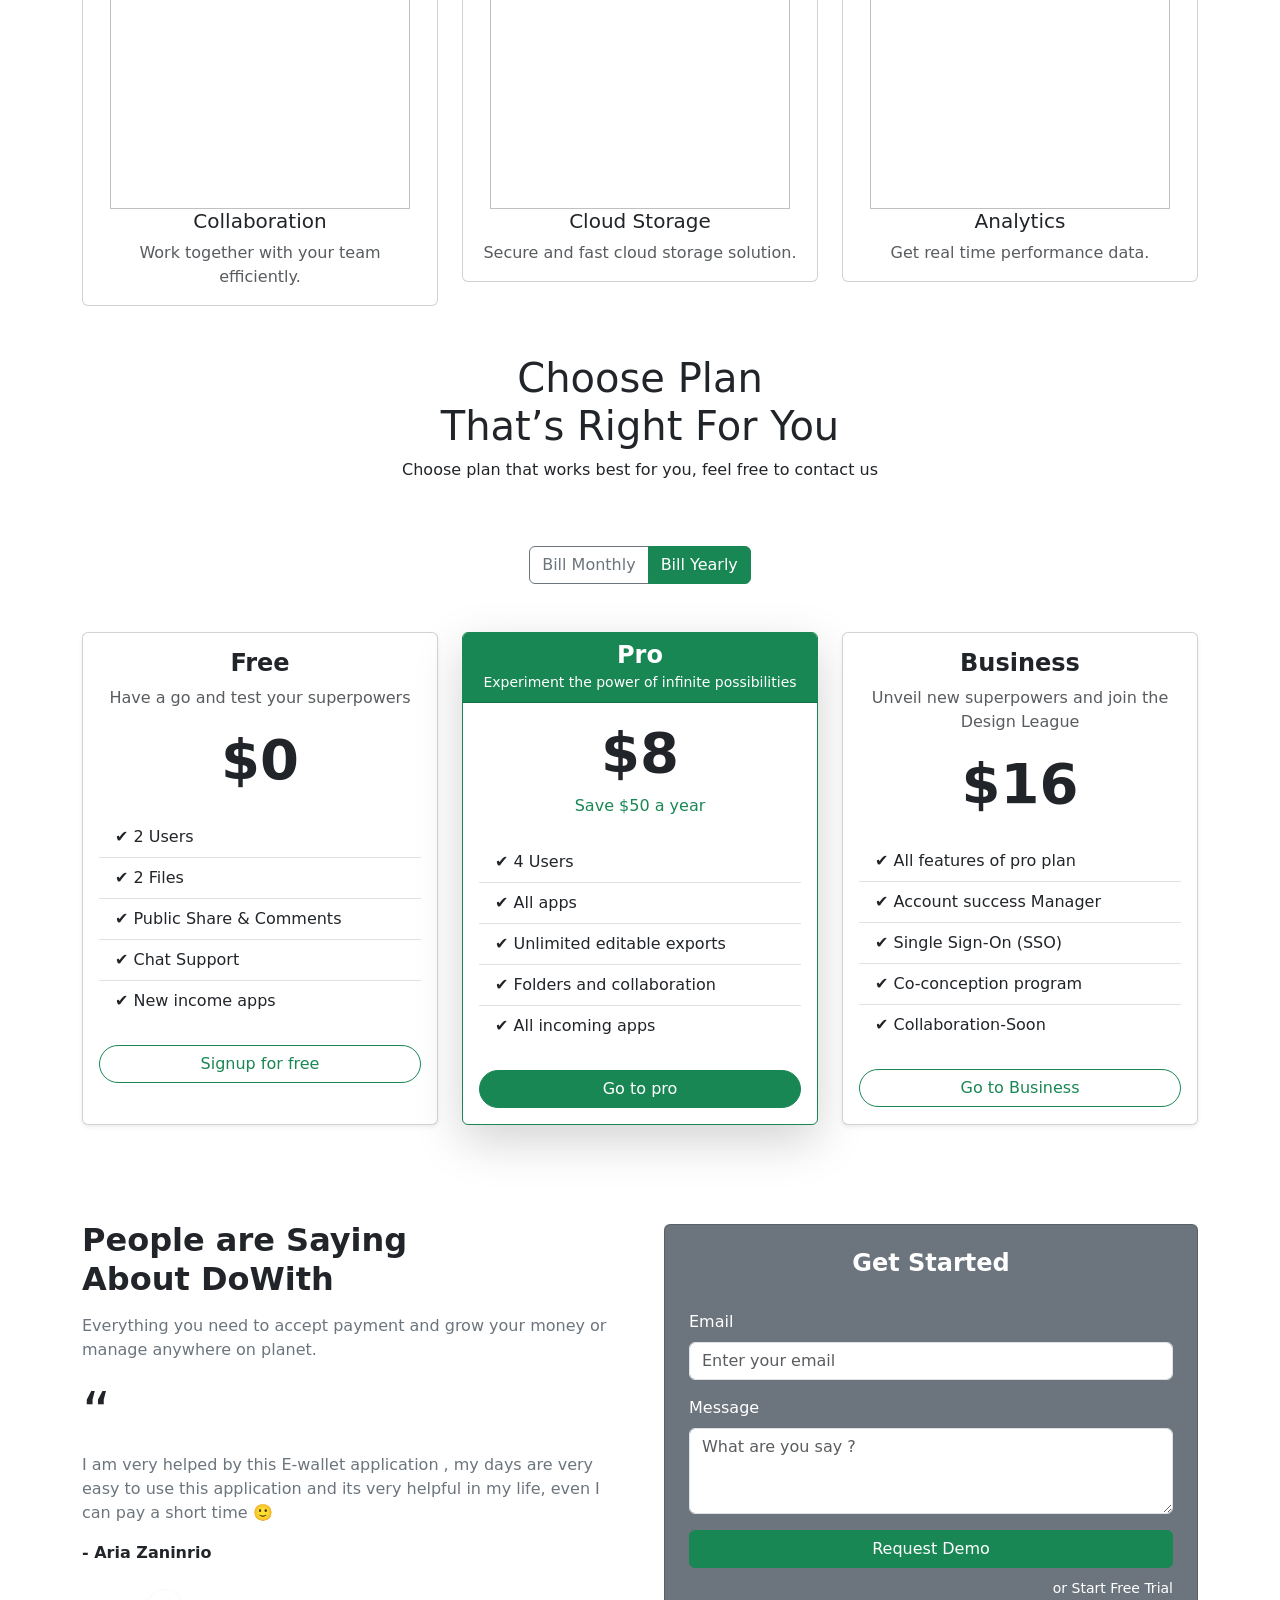
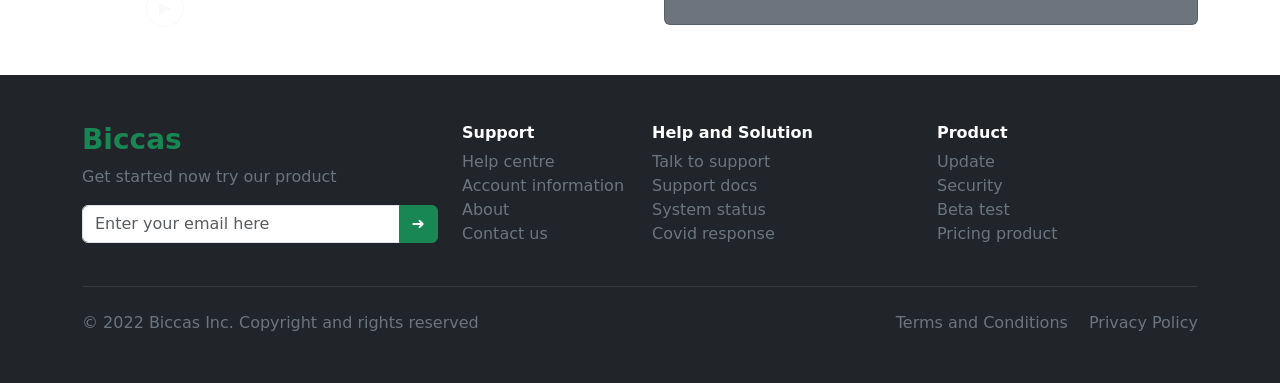
==== commit 9a8f5d98: "biccas" ====
--- a/index.html
+++ b/index.html
@@ -1,167 +1,471 @@
 <!DOCTYPE html>
 <html lang="en">
+
 <head>
-    <meta charset="UTF-8">
-    <meta name="viewport" content="width=device-width, initial-scale=1.0">
-    <title>task 7</title>
-     <link rel="stylesheet" href="style.css">
-  <style>
-    * RESET */ * {
-      margin: 0;
-      padding: 0;
-      box-sizing: border-box;
-      font-family: Arial, sans-serif;
-    }
-
-    /* HEADER */
-    header {
-      height: 80px;
-      background: #222;
-      color: white;
-      display: flex;
-      align-items: center;
-      justify-content: center;
-      font-size: 24px;
-    }
-
-    /* MAIN (calc usage) */
-    .main {
-      height: calc(100vh - 80px);
-      padding: 20px;
-      background: #f2f2f2;
-      overflow: auto;
-    }
-
-    /* FLEXBOX */
-    .flex-container {
-      display: flex;
-      gap: 15px;
-      margin: 20px 0;
-    }
-
-    .flex-item {
-      flex: 1;
-      background: #4CAF50;
-      color: white;
-      padding: 20px;
-      text-align: center;
-    }
-
-    /* GRID */
-    .grid-container {
-      display: grid;
-      grid-template-columns: repeat(3, 1fr);
-      gap: 15px;
-      margin: 20px 0;
-    }
-
-    .grid-item {
-      background: #2196F3;
-      color: white;
-      padding: 20px;
-      text-align: center;
-    }
-
-    /* ANIMATIONS */
-    @keyframes rotateAnim {
-      from {
-        transform: rotate(0deg);
-      }
-
-      to {
-        transform: rotate(360deg);
-      }
-    }
-
-    @keyframes scaleAnim {
-      from {
-        transform: scale(1);
-      }
-
-      to {
-        transform: scale(1.3);
-      }
-    }
-
-    .animation-area {
-      display: flex;
-      gap: 40px;
-      justify-content: center;
-      margin-top: 20px;
-    }
-
-    .box {
-      width: 80px;
-      height: 80px;
-    }
-
-    .rotate {
-      background: red;
-      animation: rotateAnim 2s linear infinite;
-    }
-
-    .scale {
-      background: purple;
-      animation: scaleAnim 1s ease-in-out infinite alternate;
-    }
-
-    /* MEDIA QUERIES */
-
-    /* Tablet */
-    @media (max-width:768px) {
-      .flex-container {
-        flex-direction: column;
-      }
-
-      .grid-container {
-        grid-template-columns: repeat(2, 1fr);
-      }
-    }
-
-    /* Mobile */
-    @media (max-width:480px) {
-      header {
-        font-size: 18px;
-      }
-
-      .grid-container {
-        grid-template-columns: 1fr;
-      }
-    }
-  </style>
+  <meta charset="UTF-8">
+  <meta name="viewport" content="width=device-width, initial-scale=1.0">
+  <title>Biccas Landing Page</title>
+  <link href="https://cdn.jsdelivr.net/npm/bootstrap@5.3.8/dist/css/bootstrap.min.css" rel="stylesheet"
+    integrity="sha384-sRIl4kxILFvY47J16cr9ZwB07vP4J8+LH7qKQnuqkuIAvNWLzeN8tE5YBujZqJLB" crossorigin="anonymous">
+  <script src="https://cdn.jsdelivr.net/npm/bootstrap@5.3.8/dist/js/bootstrap.bundle.min.js"
+    integrity="sha384-FKyoEForCGlyvwx9Hj09JcYn3nv7wiPVlz7YYwJrWVcXK/BmnVDxM+D2scQbITxI"
+    crossorigin="anonymous"></script>
+
 </head>
+
 <body>
-    <header>
-     TASK NO 7
-  </header>
-
-  <main class="main">
-
-    <h2><b>Flexbox Layout</b></h2>
-    <div class="flex-container">
-      <div class="flex-item">Flex # 1</div>
-      <div class="flex-item">Flex # 2</div>
-      <div class="flex-item">Flex # 3</div>
-    </div>
-
-    <h2>Grid Layout</h2>
-    <div class="grid-container">
-      <div class="grid-item">Grid #  1</div>
-      <div class="grid-item">Grid # 2</div>
-      <div class="grid-item">Grid # 3</div>
-      <div class="grid-item">Grid # 4</div>
-      <div class="grid-item">Grid # 5</div>
-      <div class="grid-item">Grid # 6</div>
-    </div>
-
-    <h2>Animations</h2>
-    <div class="animation-area">
-      <div class="box rotate">TASK</div>
-      <div class="box scale">SEVEN</div>
-      <div class="box rotate">DONE</div>
-    </div>
-
-  </main>
-
+  <nav class="navbar navbar-expand-lg bg-white py-3">
+    <div class="container">
+
+      <a class="navbar-brand fw-bold text-success fs-4" href="#">Biccas</a>
+
+      <button class="navbar-toggler" type="button" data-bs-toggle="collapse" data-bs-target="#navmenu">
+        <span class="navbar-toggler-icon"></span>
+      </button>
+
+      <div class="collapse navbar-collapse" id="navmenu">
+        <ul class="navbar-nav mx-auto">
+          <li class="nav-item"><a class="nav-link" href="#">Home</a></li>
+          <li class="nav-item"><a class="nav-link" href="#">Product</a></li>
+          <li class="nav-item"><a class="nav-link" href="#">FAQ</a></li>
+          <li class="nav-item"><a class="nav-link" href="#">Blog</a></li>
+          <li class="nav-item"><a class="nav-link" href="#">About Us</a></li>
+        </ul>
+
+        <div>
+          <a href="#" class="text-dark me-3">Login</a>
+          <a href="#" class="btn btn-success rounded-pill px-4">Sign Up</a>
+        </div>
+      </div>
+
+    </div>
+  </nav>
+
+  <section class="py-5 bg-light">
+    <div class="container">
+      <div class="row align-items-center">
+
+        <!-- Left Content -->
+        <div class="col-lg-6">
+          <h1 class="display-4 fw-bold mb-4">
+            We’re here to <br>
+            Increase your <br>
+            Productivity
+          </h1>
+
+          <p class="text-muted mb-4">
+            Let's make your work more organized and easily using the Taskio Dashboard
+            with many of the latest features in managing work every day.
+          </p>
+
+          <a href="#" class="btn btn-success rounded-pill px-4 me-3">
+            Try free trial
+          </a>
+
+          <a href="#" class="btn btn-outline-dark rounded-pill px-4">
+            View Demo
+          </a>
+        </div>
+
+        <!-- Right Image -->
+        <div class="col-lg-6 text-center mt-4 mt-lg-0">
+          <img src="./charlie-green-3JmfENcL24M-unsplash 1 (1).png" class="img-fluid" alt="">
+        </div>
+      </div>
+    </div>
+  </section>
+  <section class="py-5 text-center">
+    <div class="container">
+
+      <h5 class="mb-4">
+        More than 25,000 teams use Collabs
+      </h5>
+
+      <div class="row justify-content-center g-4">
+
+        <div class="col-auto">
+          <img src="./Group 141.png" class="img-fluid">
+        </div>
+
+        <div class="col-auto">
+          <img src="./Group 142.png" class="img-fluid">
+        </div>
+
+        <div class="col-auto">
+          <img src="./Group 144.png" class="img-fluid">
+        </div>
+
+        <div class="col-auto">
+          <img src="./Group 145.png" class="img-fluid">
+        </div>
+
+        <div class="col-auto">
+          <img src="./Group 146.png" class="img-fluid">
+        </div>
+
+      </div>
+    </div>
+  </section>
+  <section class="py-5 bg-light">
+    <div class="container">
+      <div class="row">
+
+        <!-- Left Side -->
+        <div class="col-lg-6">
+          <h2 class="fw-bold mb-3">
+            How we support our partner all over the world
+          </h2>
+
+          <p class="text-muted">
+            SaaS become common delivery model for many business application,
+            including office software, messaging software and payroll processing software.
+          </p>
+
+          <div class="d-flex gap-5 mt-4">
+            <div>
+              ⭐⭐⭐⭐⭐
+              <p class="mb-0">4.9 / 5 rating</p>
+            </div>
+
+            <div>
+              ⭐⭐⭐⭐⭐
+              <p class="mb-0">4.8 / 5 rating</p>
+            </div>
+          </div>
+        </div>
+
+        <!-- Right Side -->
+        <div class="col-lg-6 mt-4 mt-lg-0">
+
+          <div class="card mb-3">
+            <div class="card-body">
+              <img src="./Vector.png">
+              <h5 class="card-title">Publishing</h5>
+              <p class="card-text text-muted">
+                Plan, collaborate and publish your content.
+              </p>
+            </div>
+          </div>
+
+          <div class="card mb-3">
+            <div class="card-body">
+              <img src="./pie-chart 1.png">
+              <h5 class="card-title">Analytics</h5>
+              <p class="card-text text-muted">
+                Analyze performance and create reports.
+              </p>
+            </div>
+          </div>
+
+          <div class="card">
+            <div class="card-body">
+              <img src="./command 1.png">
+              <h5 class="card-title">Engagement</h5>
+              <p class="card-text text-muted">
+                Quickly navigate and engage with your audience.
+              </p>
+            </div>
+          </div>
+
+        </div>
+
+      </div>
+    </div>
+  </section>
+  <section class="py-5">
+    <div class="container">
+
+      <div class="d-flex justify-content-between align-items-center mb-4">
+        <div>
+          <h2 class="fw-bold">Our Features <br>you can get</h2>
+
+          <p class="text-muted">We offer a variety of interesting features that you can help increase yor productivity
+            at work and manage your projrct esaly</p>
+        </div>
+
+        <a href="#" class="btn btn-success rounded-pill px-4">
+          Get Started
+        </a>
+      </div>
+
+      <div class="row g-4">
+
+        <div class="col-md-4">
+          <div class="card text-center">
+            <div class="card-body">
+              <img src="./Frame 247.png" height="400px" width="300px" m-5 p-5>
+              <h5 class="card-title">Collaboration</h5>
+              <p class="card-text text-muted">
+                Work together with your team efficiently.
+              </p>
+
+            </div>
+          </div>
+        </div>
+
+        <div class="col-md-4">
+          <div class="card text-center">
+            <div class="card-body">
+              <img src="./Frame 53.png" height="400px" width="300px" m-5 p-5>
+              <h5 class="card-title">Cloud Storage</h5>
+              <p class="card-text text-muted">
+                Secure and fast cloud storage solution.
+              </p>
+            </div>
+          </div>
+        </div>
+
+        <div class="col-md-4">
+          <div class="card text-center">
+            <div class="card-body">
+              <img src="./Frame 54.png" height="400px" width="300px" m-5 p-5>
+              <h5 class="card-title">Analytics</h5>
+              <p class="card-text text-muted">
+                Get real time performance data.
+              </p>
+            </div>
+          </div>
+        </div>
+
+      </div>
+
+    </div>
+  </section>
+  <section class="py-5a">
+    <div class="container1 py text-center">
+      <h1>Choose Plan<br>
+        That’s Right For You</h1>
+        <p>Choose plan that works best for you, feel free to contact us</p>
+            </div>
+  </section>
+    <section class="py-5">
+  <div class="container">
+
+    <!-- Billing Toggle -->
+    <div class="text-center mb-5">
+      <div class="btn-group">
+        <button class="btn btn-outline-secondary">Bill Monthly</button>
+        <button class="btn btn-success">Bill Yearly</button>
+      </div>
+    </div>
+
+    <!-- Pricing Cards -->
+    <div class="row justify-content-center g-4">
+
+      <!-- Free Plan -->
+      <div class="col-md-4">
+        <div class="card text-center h-100 shadow-sm">
+          <div class="card-body">
+
+            <h4 class="fw-bold">Free</h4>
+            <p class="text-muted">Have a go and test your superpowers</p>
+
+            <h1 class="display-4 fw-bold">$0</h1>
+
+            <ul class="list-group list-group-flush my-4 text-start">
+              <li class="list-group-item">✔ 2 Users</li>
+              <li class="list-group-item">✔ 2 Files</li>
+              <li class="list-group-item">✔ Public Share & Comments</li>
+              <li class="list-group-item">✔ Chat Support</li>
+              <li class="list-group-item">✔ New income apps</li>
+            </ul>
+
+            <a href="#" class="btn btn-outline-success w-100 rounded-pill">
+              Signup for free
+            </a>
+
+          </div>
+        </div>
+      </div>
+
+      <!-- Pro Plan (Highlighted) -->
+      <div class="col-md-4">
+        <div class="card text-center h-100 shadow-lg border-success">
+          <div class="card-header bg-success text-white">
+            <h4 class="fw-bold mb-0">Pro</h4>
+            <small>Experiment the power of infinite possibilities</small>
+          </div>
+
+          <div class="card-body">
+
+            <h1 class="display-4 fw-bold">$8</h1>
+            <p class="text-success">Save $50 a year</p>
+
+            <ul class="list-group list-group-flush my-4 text-start">
+              <li class="list-group-item">✔ 4 Users</li>
+              <li class="list-group-item">✔ All apps</li>
+              <li class="list-group-item">✔ Unlimited editable exports</li>
+              <li class="list-group-item">✔ Folders and collaboration</li>
+              <li class="list-group-item">✔ All incoming apps</li>
+            </ul>
+
+            <a href="#" class="btn btn-success w-100 rounded-pill">
+              Go to pro
+            </a>
+
+          </div>
+        </div>
+      </div>
+
+      <!-- Business Plan -->
+      <div class="col-md-4">
+        <div class="card text-center h-100 shadow-sm">
+          <div class="card-body">
+
+            <h4 class="fw-bold">Business</h4>
+            <p class="text-muted">Unveil new superpowers and join the Design League</p>
+
+            <h1 class="display-4 fw-bold">$16</h1>
+
+            <ul class="list-group list-group-flush my-4 text-start">
+              <li class="list-group-item">✔ All features of pro plan</li>
+              <li class="list-group-item">✔ Account success Manager</li>
+              <li class="list-group-item">✔ Single Sign-On (SSO)</li>
+              <li class="list-group-item">✔ Co-conception program</li>
+              <li class="list-group-item">✔ Collaboration-Soon</li>
+            </ul>
+
+            <a href="#" class="btn btn-outline-success w-100 rounded-pill">
+              Go to Business
+            </a>
+          </div>
+        </div>
+      </div>
+    </div>
+  </div>
+</section>
+<section class="py-5">
+  <div class="container">
+    <div class="row align-items-center g-5">
+
+      <!-- LEFT SIDE (Testimonial) -->
+      <div class="col-lg-6">
+
+        <h2 class="fw-bold mb-3">
+          People are Saying <br> About DoWith
+        </h2>
+
+        <p class="text-secondary">
+          Everything you need to accept payment and grow your money
+          or manage anywhere on planet.
+        </p>
+
+        <h1 class="display-4">“</h1>
+
+        <p class="text-secondary">
+          I am very helped by this E-wallet application , my days are very easy
+          to use this application and its very helpful in my life, even I can
+          pay a short time 🙂
+        </p>
+
+        <p class="fw-bold">- Aria Zaninrio</p>
+
+        <!-- User Images -->
+        <div class="d-flex align-items-center gap-3 mt-4">
+          <img src="./Ellipse 54 (1).png" class="rounded-circle" alt="">
+          <img src="./Ellipse 55.png" class="rounded-circle" alt="">
+          <img src="./Ellipse 56.png" class="rounded-circle" alt="">
+          <img src="./Ellipse 57.png" class="rounded-circle" alt="">
+          <button class="btn btn-outline-light rounded-circle">▶</button>
+        </div>
+
+      </div>
+
+      <!-- RIGHT SIDE (Form Card) -->
+      <div class="col-lg-6">
+        <div class="card bg-secondary text-white p-4">
+
+          <div class="text-center mb-4">
+            <h4 class="fw-bold">Get Started</h4>
+          </div>
+
+          <form>
+
+            <div class="mb-3">
+              <label class="form-label">Email</label>
+              <input type="email" class="form-control" placeholder="Enter your email">
+            </div>
+
+            <div class="mb-3">
+              <label class="form-label">Message</label>
+              <textarea class="form-control" rows="3" placeholder="What are you say ?"></textarea>
+            </div>
+
+            <button class="btn btn-success w-100 mb-2">
+              Request Demo
+            </button>
+
+            <div class="text-end">
+              <small>or Start Free Trial</small>
+            </div>
+
+          </form>
+
+        </div>
+      </div>
+
+    </div>
+  </div>
+</section>
+
+<!-- FOOTER SECTION -->
+<footer class="py-5 bg-dark text-white">
+  <div class="container">
+    <div class="row g-4">
+
+      <!-- Logo & Email -->
+      <div class="col-lg-4">
+        <h3 class="fw-bold text-success">Biccas</h3>
+        <p class="text-secondary">Get started now try our product</p>
+
+        <div class="input-group mb-3">
+          <input type="email" class="form-control" placeholder="Enter your email here">
+          <button class="btn btn-success">➜</button>
+        </div>
+      </div>
+
+      <!-- Support -->
+      <div class="col-6 col-lg-2">
+        <h6 class="fw-bold">Support</h6>
+        <ul class="list-unstyled text-secondary">
+          <li>Help centre</li>
+          <li>Account information</li>
+          <li>About</li>
+          <li>Contact us</li>
+        </ul>
+      </div>
+
+      <!-- Help -->
+      <div class="col-6 col-lg-3">
+        <h6 class="fw-bold">Help and Solution</h6>
+        <ul class="list-unstyled text-secondary">
+          <li>Talk to support</li>
+          <li>Support docs</li>
+          <li>System status</li>
+          <li>Covid response</li>
+        </ul>
+      </div>
+
+      <!-- Product -->
+      <div class="col-6 col-lg-3">
+        <h6 class="fw-bold">Product</h6>
+        <ul class="list-unstyled text-secondary">
+          <li>Update</li>
+          <li>Security</li>
+          <li>Beta test</li>
+          <li>Pricing product</li>
+        </ul>
+      </div>
+    </div>
+    <hr class="border-secondary my-4">
+    <div class="d-flex justify-content-between flex-column flex-md-row text-secondary">
+      <p class="mb-2 mb-md-0">© 2022 Biccas Inc. Copyright and rights reserved</p>
+      <div>
+        <span class="me-3">Terms and Conditions</span>
+        <span>Privacy Policy</span>
+      </div>
+    </div>
+  </div>
+</footer>
 </body>
 </html>
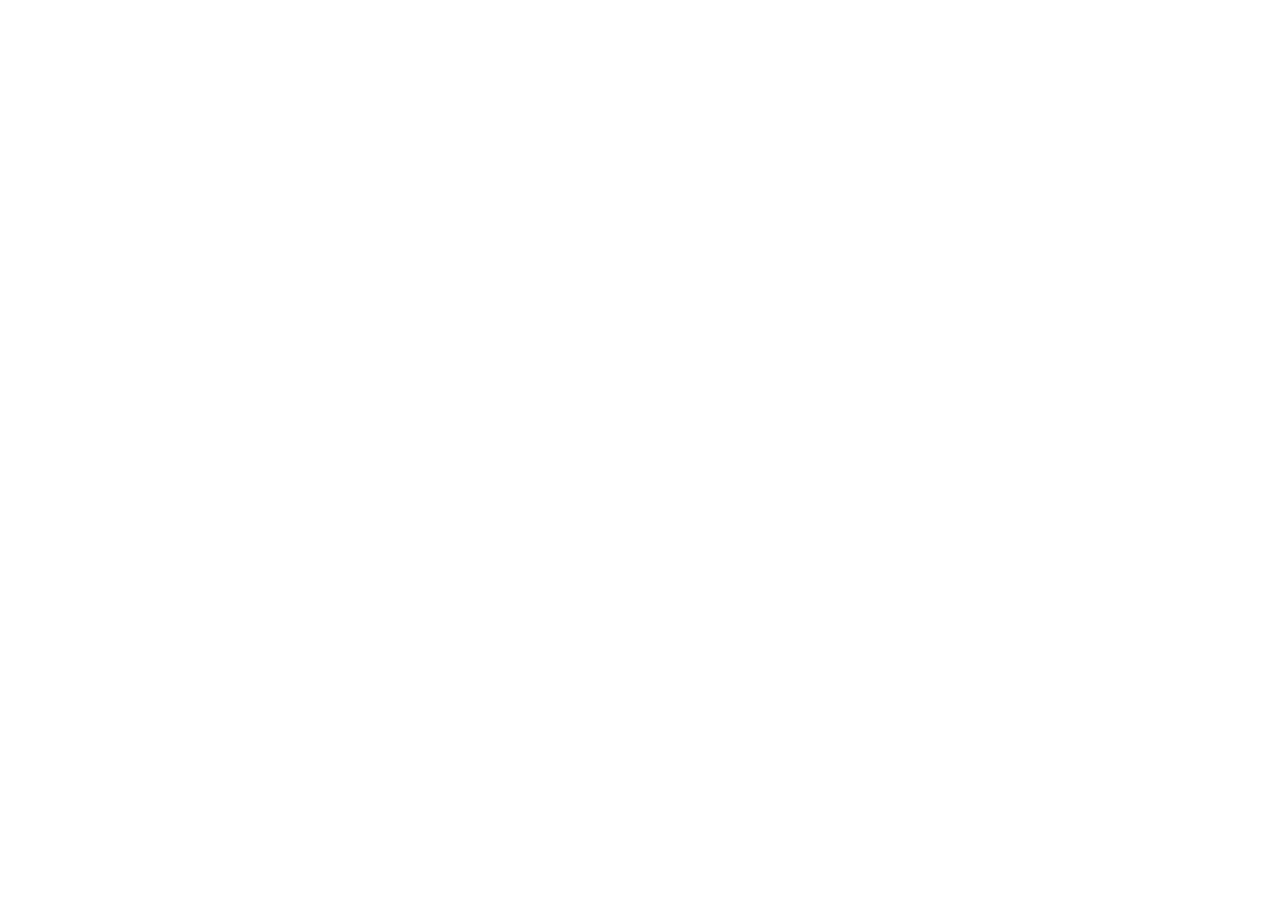
==== commit f8ba6a27: "Add files via upload" ====
--- a/index.html
+++ b/index.html
@@ -1,471 +1,13 @@
 <!DOCTYPE html>
 <html lang="en">
-
 <head>
-  <meta charset="UTF-8">
-  <meta name="viewport" content="width=device-width, initial-scale=1.0">
-  <title>Biccas Landing Page</title>
-  <link href="https://cdn.jsdelivr.net/npm/bootstrap@5.3.8/dist/css/bootstrap.min.css" rel="stylesheet"
-    integrity="sha384-sRIl4kxILFvY47J16cr9ZwB07vP4J8+LH7qKQnuqkuIAvNWLzeN8tE5YBujZqJLB" crossorigin="anonymous">
-  <script src="https://cdn.jsdelivr.net/npm/bootstrap@5.3.8/dist/js/bootstrap.bundle.min.js"
-    integrity="sha384-FKyoEForCGlyvwx9Hj09JcYn3nv7wiPVlz7YYwJrWVcXK/BmnVDxM+D2scQbITxI"
-    crossorigin="anonymous"></script>
-
+    <meta charset="UTF-8">
+    <meta name="viewport" content="width=device-width, initial-scale=1.0">
+    <title>Document</title>
+    <script src="./javascript.js"></script>
+    
 </head>
-
 <body>
-  <nav class="navbar navbar-expand-lg bg-white py-3">
-    <div class="container">
-
-      <a class="navbar-brand fw-bold text-success fs-4" href="#">Biccas</a>
-
-      <button class="navbar-toggler" type="button" data-bs-toggle="collapse" data-bs-target="#navmenu">
-        <span class="navbar-toggler-icon"></span>
-      </button>
-
-      <div class="collapse navbar-collapse" id="navmenu">
-        <ul class="navbar-nav mx-auto">
-          <li class="nav-item"><a class="nav-link" href="#">Home</a></li>
-          <li class="nav-item"><a class="nav-link" href="#">Product</a></li>
-          <li class="nav-item"><a class="nav-link" href="#">FAQ</a></li>
-          <li class="nav-item"><a class="nav-link" href="#">Blog</a></li>
-          <li class="nav-item"><a class="nav-link" href="#">About Us</a></li>
-        </ul>
-
-        <div>
-          <a href="#" class="text-dark me-3">Login</a>
-          <a href="#" class="btn btn-success rounded-pill px-4">Sign Up</a>
-        </div>
-      </div>
-
-    </div>
-  </nav>
-
-  <section class="py-5 bg-light">
-    <div class="container">
-      <div class="row align-items-center">
-
-        <!-- Left Content -->
-        <div class="col-lg-6">
-          <h1 class="display-4 fw-bold mb-4">
-            We’re here to <br>
-            Increase your <br>
-            Productivity
-          </h1>
-
-          <p class="text-muted mb-4">
-            Let's make your work more organized and easily using the Taskio Dashboard
-            with many of the latest features in managing work every day.
-          </p>
-
-          <a href="#" class="btn btn-success rounded-pill px-4 me-3">
-            Try free trial
-          </a>
-
-          <a href="#" class="btn btn-outline-dark rounded-pill px-4">
-            View Demo
-          </a>
-        </div>
-
-        <!-- Right Image -->
-        <div class="col-lg-6 text-center mt-4 mt-lg-0">
-          <img src="./charlie-green-3JmfENcL24M-unsplash 1 (1).png" class="img-fluid" alt="">
-        </div>
-      </div>
-    </div>
-  </section>
-  <section class="py-5 text-center">
-    <div class="container">
-
-      <h5 class="mb-4">
-        More than 25,000 teams use Collabs
-      </h5>
-
-      <div class="row justify-content-center g-4">
-
-        <div class="col-auto">
-          <img src="./Group 141.png" class="img-fluid">
-        </div>
-
-        <div class="col-auto">
-          <img src="./Group 142.png" class="img-fluid">
-        </div>
-
-        <div class="col-auto">
-          <img src="./Group 144.png" class="img-fluid">
-        </div>
-
-        <div class="col-auto">
-          <img src="./Group 145.png" class="img-fluid">
-        </div>
-
-        <div class="col-auto">
-          <img src="./Group 146.png" class="img-fluid">
-        </div>
-
-      </div>
-    </div>
-  </section>
-  <section class="py-5 bg-light">
-    <div class="container">
-      <div class="row">
-
-        <!-- Left Side -->
-        <div class="col-lg-6">
-          <h2 class="fw-bold mb-3">
-            How we support our partner all over the world
-          </h2>
-
-          <p class="text-muted">
-            SaaS become common delivery model for many business application,
-            including office software, messaging software and payroll processing software.
-          </p>
-
-          <div class="d-flex gap-5 mt-4">
-            <div>
-              ⭐⭐⭐⭐⭐
-              <p class="mb-0">4.9 / 5 rating</p>
-            </div>
-
-            <div>
-              ⭐⭐⭐⭐⭐
-              <p class="mb-0">4.8 / 5 rating</p>
-            </div>
-          </div>
-        </div>
-
-        <!-- Right Side -->
-        <div class="col-lg-6 mt-4 mt-lg-0">
-
-          <div class="card mb-3">
-            <div class="card-body">
-              <img src="./Vector.png">
-              <h5 class="card-title">Publishing</h5>
-              <p class="card-text text-muted">
-                Plan, collaborate and publish your content.
-              </p>
-            </div>
-          </div>
-
-          <div class="card mb-3">
-            <div class="card-body">
-              <img src="./pie-chart 1.png">
-              <h5 class="card-title">Analytics</h5>
-              <p class="card-text text-muted">
-                Analyze performance and create reports.
-              </p>
-            </div>
-          </div>
-
-          <div class="card">
-            <div class="card-body">
-              <img src="./command 1.png">
-              <h5 class="card-title">Engagement</h5>
-              <p class="card-text text-muted">
-                Quickly navigate and engage with your audience.
-              </p>
-            </div>
-          </div>
-
-        </div>
-
-      </div>
-    </div>
-  </section>
-  <section class="py-5">
-    <div class="container">
-
-      <div class="d-flex justify-content-between align-items-center mb-4">
-        <div>
-          <h2 class="fw-bold">Our Features <br>you can get</h2>
-
-          <p class="text-muted">We offer a variety of interesting features that you can help increase yor productivity
-            at work and manage your projrct esaly</p>
-        </div>
-
-        <a href="#" class="btn btn-success rounded-pill px-4">
-          Get Started
-        </a>
-      </div>
-
-      <div class="row g-4">
-
-        <div class="col-md-4">
-          <div class="card text-center">
-            <div class="card-body">
-              <img src="./Frame 247.png" height="400px" width="300px" m-5 p-5>
-              <h5 class="card-title">Collaboration</h5>
-              <p class="card-text text-muted">
-                Work together with your team efficiently.
-              </p>
-
-            </div>
-          </div>
-        </div>
-
-        <div class="col-md-4">
-          <div class="card text-center">
-            <div class="card-body">
-              <img src="./Frame 53.png" height="400px" width="300px" m-5 p-5>
-              <h5 class="card-title">Cloud Storage</h5>
-              <p class="card-text text-muted">
-                Secure and fast cloud storage solution.
-              </p>
-            </div>
-          </div>
-        </div>
-
-        <div class="col-md-4">
-          <div class="card text-center">
-            <div class="card-body">
-              <img src="./Frame 54.png" height="400px" width="300px" m-5 p-5>
-              <h5 class="card-title">Analytics</h5>
-              <p class="card-text text-muted">
-                Get real time performance data.
-              </p>
-            </div>
-          </div>
-        </div>
-
-      </div>
-
-    </div>
-  </section>
-  <section class="py-5a">
-    <div class="container1 py text-center">
-      <h1>Choose Plan<br>
-        That’s Right For You</h1>
-        <p>Choose plan that works best for you, feel free to contact us</p>
-            </div>
-  </section>
-    <section class="py-5">
-  <div class="container">
-
-    <!-- Billing Toggle -->
-    <div class="text-center mb-5">
-      <div class="btn-group">
-        <button class="btn btn-outline-secondary">Bill Monthly</button>
-        <button class="btn btn-success">Bill Yearly</button>
-      </div>
-    </div>
-
-    <!-- Pricing Cards -->
-    <div class="row justify-content-center g-4">
-
-      <!-- Free Plan -->
-      <div class="col-md-4">
-        <div class="card text-center h-100 shadow-sm">
-          <div class="card-body">
-
-            <h4 class="fw-bold">Free</h4>
-            <p class="text-muted">Have a go and test your superpowers</p>
-
-            <h1 class="display-4 fw-bold">$0</h1>
-
-            <ul class="list-group list-group-flush my-4 text-start">
-              <li class="list-group-item">✔ 2 Users</li>
-              <li class="list-group-item">✔ 2 Files</li>
-              <li class="list-group-item">✔ Public Share & Comments</li>
-              <li class="list-group-item">✔ Chat Support</li>
-              <li class="list-group-item">✔ New income apps</li>
-            </ul>
-
-            <a href="#" class="btn btn-outline-success w-100 rounded-pill">
-              Signup for free
-            </a>
-
-          </div>
-        </div>
-      </div>
-
-      <!-- Pro Plan (Highlighted) -->
-      <div class="col-md-4">
-        <div class="card text-center h-100 shadow-lg border-success">
-          <div class="card-header bg-success text-white">
-            <h4 class="fw-bold mb-0">Pro</h4>
-            <small>Experiment the power of infinite possibilities</small>
-          </div>
-
-          <div class="card-body">
-
-            <h1 class="display-4 fw-bold">$8</h1>
-            <p class="text-success">Save $50 a year</p>
-
-            <ul class="list-group list-group-flush my-4 text-start">
-              <li class="list-group-item">✔ 4 Users</li>
-              <li class="list-group-item">✔ All apps</li>
-              <li class="list-group-item">✔ Unlimited editable exports</li>
-              <li class="list-group-item">✔ Folders and collaboration</li>
-              <li class="list-group-item">✔ All incoming apps</li>
-            </ul>
-
-            <a href="#" class="btn btn-success w-100 rounded-pill">
-              Go to pro
-            </a>
-
-          </div>
-        </div>
-      </div>
-
-      <!-- Business Plan -->
-      <div class="col-md-4">
-        <div class="card text-center h-100 shadow-sm">
-          <div class="card-body">
-
-            <h4 class="fw-bold">Business</h4>
-            <p class="text-muted">Unveil new superpowers and join the Design League</p>
-
-            <h1 class="display-4 fw-bold">$16</h1>
-
-            <ul class="list-group list-group-flush my-4 text-start">
-              <li class="list-group-item">✔ All features of pro plan</li>
-              <li class="list-group-item">✔ Account success Manager</li>
-              <li class="list-group-item">✔ Single Sign-On (SSO)</li>
-              <li class="list-group-item">✔ Co-conception program</li>
-              <li class="list-group-item">✔ Collaboration-Soon</li>
-            </ul>
-
-            <a href="#" class="btn btn-outline-success w-100 rounded-pill">
-              Go to Business
-            </a>
-          </div>
-        </div>
-      </div>
-    </div>
-  </div>
-</section>
-<section class="py-5">
-  <div class="container">
-    <div class="row align-items-center g-5">
-
-      <!-- LEFT SIDE (Testimonial) -->
-      <div class="col-lg-6">
-
-        <h2 class="fw-bold mb-3">
-          People are Saying <br> About DoWith
-        </h2>
-
-        <p class="text-secondary">
-          Everything you need to accept payment and grow your money
-          or manage anywhere on planet.
-        </p>
-
-        <h1 class="display-4">“</h1>
-
-        <p class="text-secondary">
-          I am very helped by this E-wallet application , my days are very easy
-          to use this application and its very helpful in my life, even I can
-          pay a short time 🙂
-        </p>
-
-        <p class="fw-bold">- Aria Zaninrio</p>
-
-        <!-- User Images -->
-        <div class="d-flex align-items-center gap-3 mt-4">
-          <img src="./Ellipse 54 (1).png" class="rounded-circle" alt="">
-          <img src="./Ellipse 55.png" class="rounded-circle" alt="">
-          <img src="./Ellipse 56.png" class="rounded-circle" alt="">
-          <img src="./Ellipse 57.png" class="rounded-circle" alt="">
-          <button class="btn btn-outline-light rounded-circle">▶</button>
-        </div>
-
-      </div>
-
-      <!-- RIGHT SIDE (Form Card) -->
-      <div class="col-lg-6">
-        <div class="card bg-secondary text-white p-4">
-
-          <div class="text-center mb-4">
-            <h4 class="fw-bold">Get Started</h4>
-          </div>
-
-          <form>
-
-            <div class="mb-3">
-              <label class="form-label">Email</label>
-              <input type="email" class="form-control" placeholder="Enter your email">
-            </div>
-
-            <div class="mb-3">
-              <label class="form-label">Message</label>
-              <textarea class="form-control" rows="3" placeholder="What are you say ?"></textarea>
-            </div>
-
-            <button class="btn btn-success w-100 mb-2">
-              Request Demo
-            </button>
-
-            <div class="text-end">
-              <small>or Start Free Trial</small>
-            </div>
-
-          </form>
-
-        </div>
-      </div>
-
-    </div>
-  </div>
-</section>
-
-<!-- FOOTER SECTION -->
-<footer class="py-5 bg-dark text-white">
-  <div class="container">
-    <div class="row g-4">
-
-      <!-- Logo & Email -->
-      <div class="col-lg-4">
-        <h3 class="fw-bold text-success">Biccas</h3>
-        <p class="text-secondary">Get started now try our product</p>
-
-        <div class="input-group mb-3">
-          <input type="email" class="form-control" placeholder="Enter your email here">
-          <button class="btn btn-success">➜</button>
-        </div>
-      </div>
-
-      <!-- Support -->
-      <div class="col-6 col-lg-2">
-        <h6 class="fw-bold">Support</h6>
-        <ul class="list-unstyled text-secondary">
-          <li>Help centre</li>
-          <li>Account information</li>
-          <li>About</li>
-          <li>Contact us</li>
-        </ul>
-      </div>
-
-      <!-- Help -->
-      <div class="col-6 col-lg-3">
-        <h6 class="fw-bold">Help and Solution</h6>
-        <ul class="list-unstyled text-secondary">
-          <li>Talk to support</li>
-          <li>Support docs</li>
-          <li>System status</li>
-          <li>Covid response</li>
-        </ul>
-      </div>
-
-      <!-- Product -->
-      <div class="col-6 col-lg-3">
-        <h6 class="fw-bold">Product</h6>
-        <ul class="list-unstyled text-secondary">
-          <li>Update</li>
-          <li>Security</li>
-          <li>Beta test</li>
-          <li>Pricing product</li>
-        </ul>
-      </div>
-    </div>
-    <hr class="border-secondary my-4">
-    <div class="d-flex justify-content-between flex-column flex-md-row text-secondary">
-      <p class="mb-2 mb-md-0">© 2022 Biccas Inc. Copyright and rights reserved</p>
-      <div>
-        <span class="me-3">Terms and Conditions</span>
-        <span>Privacy Policy</span>
-      </div>
-    </div>
-  </div>
-</footer>
+    
 </body>
 </html>
